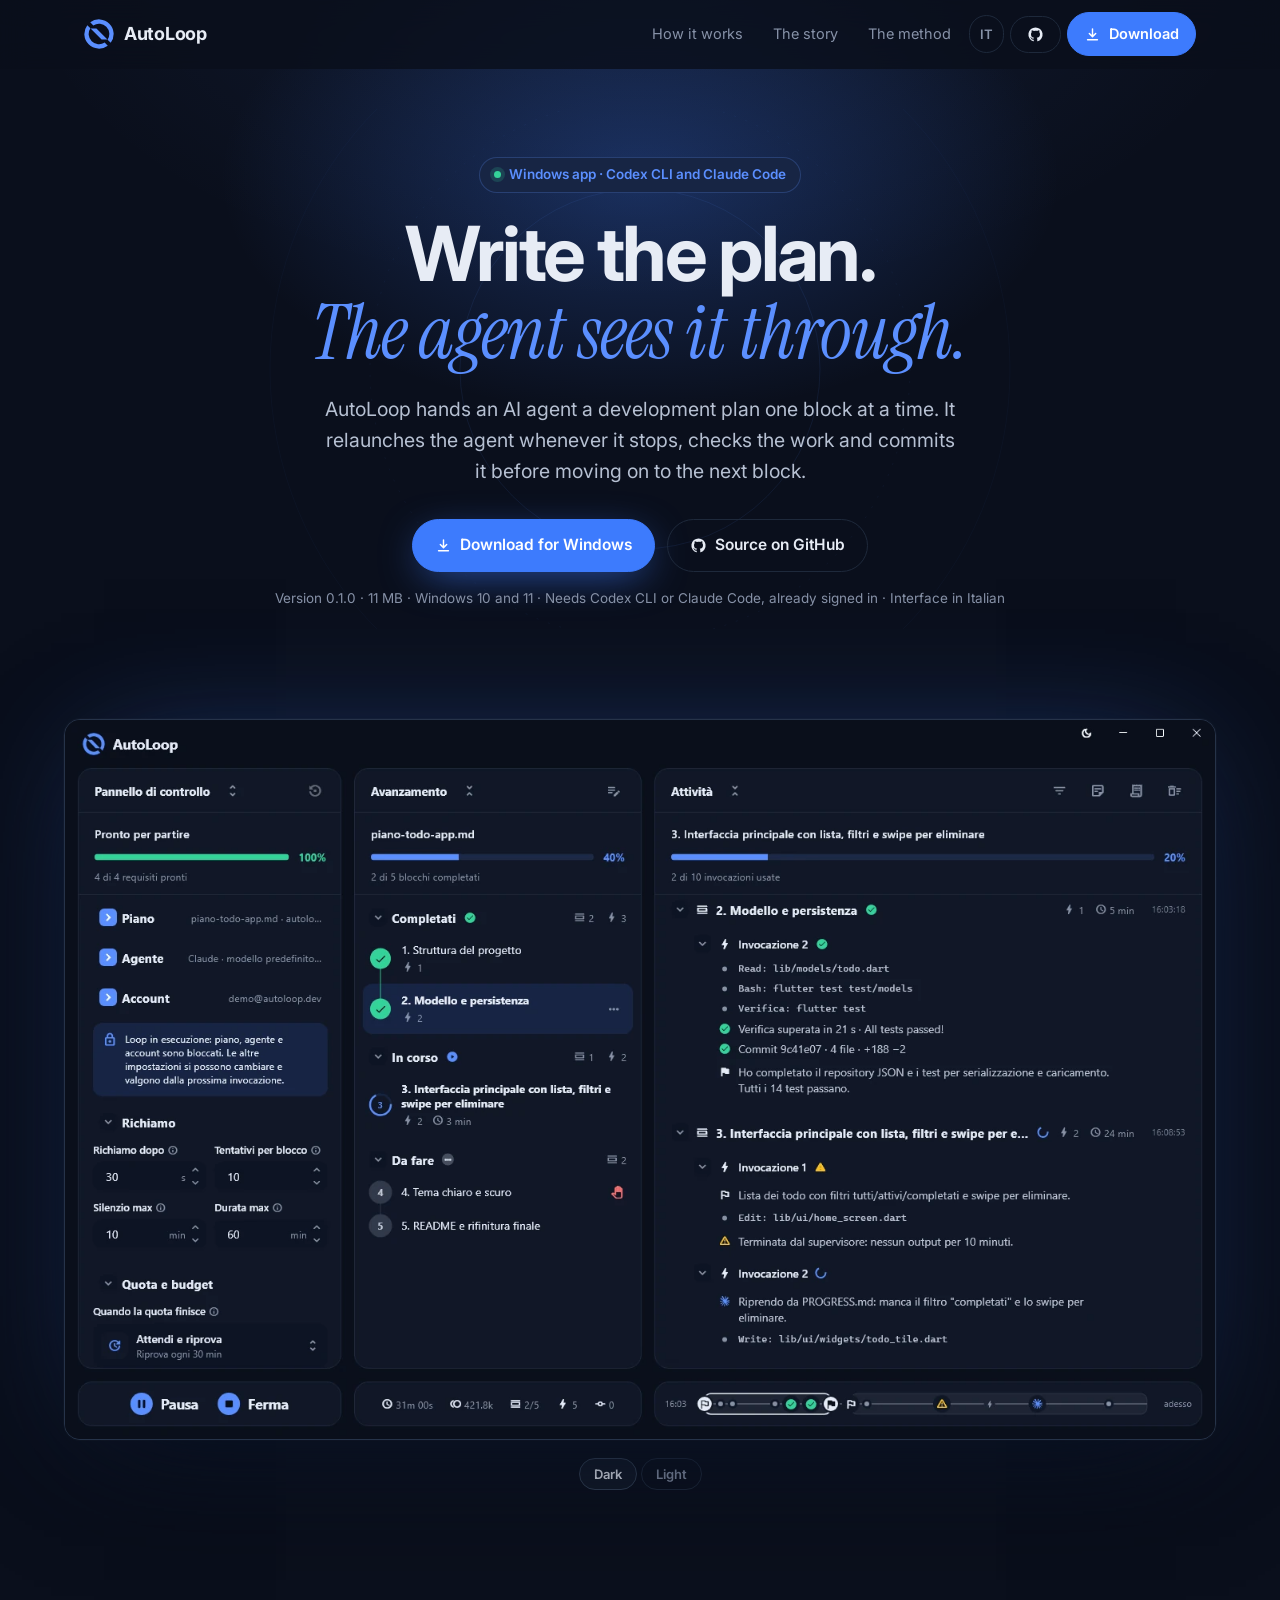
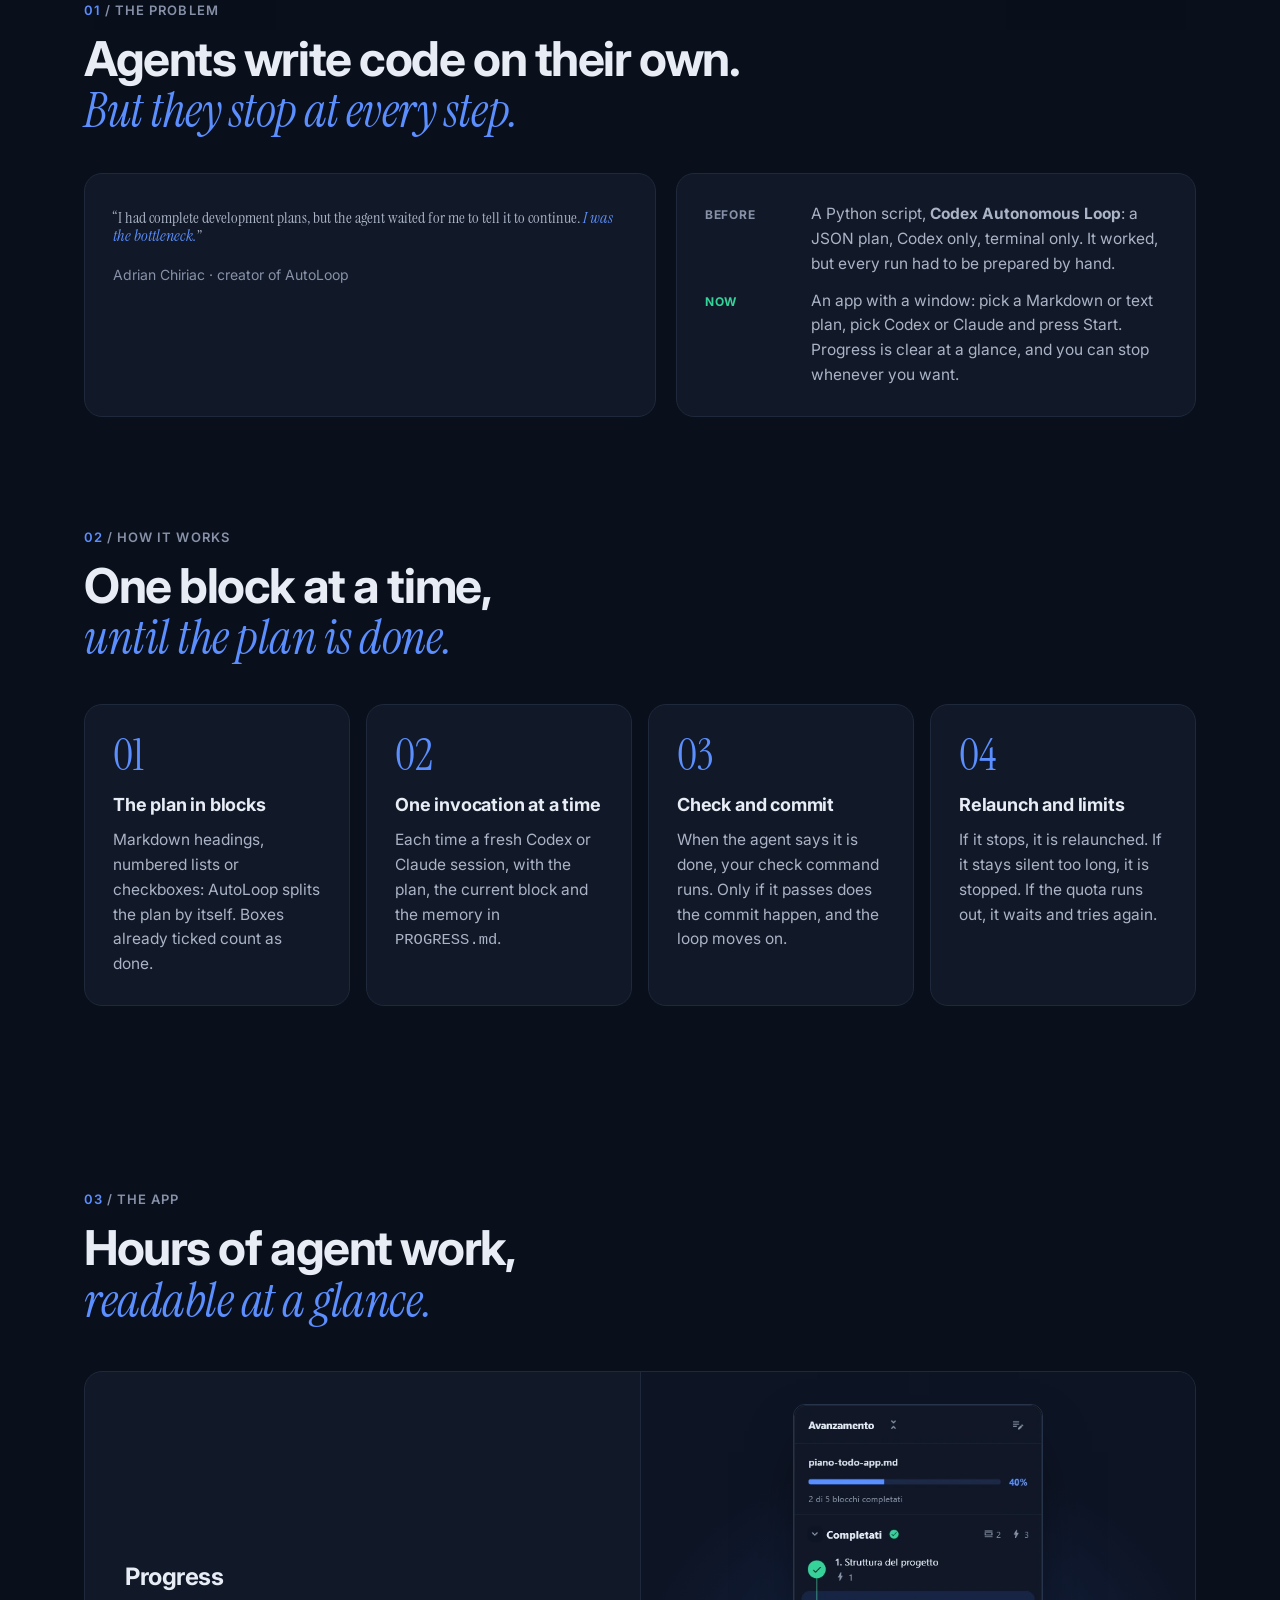
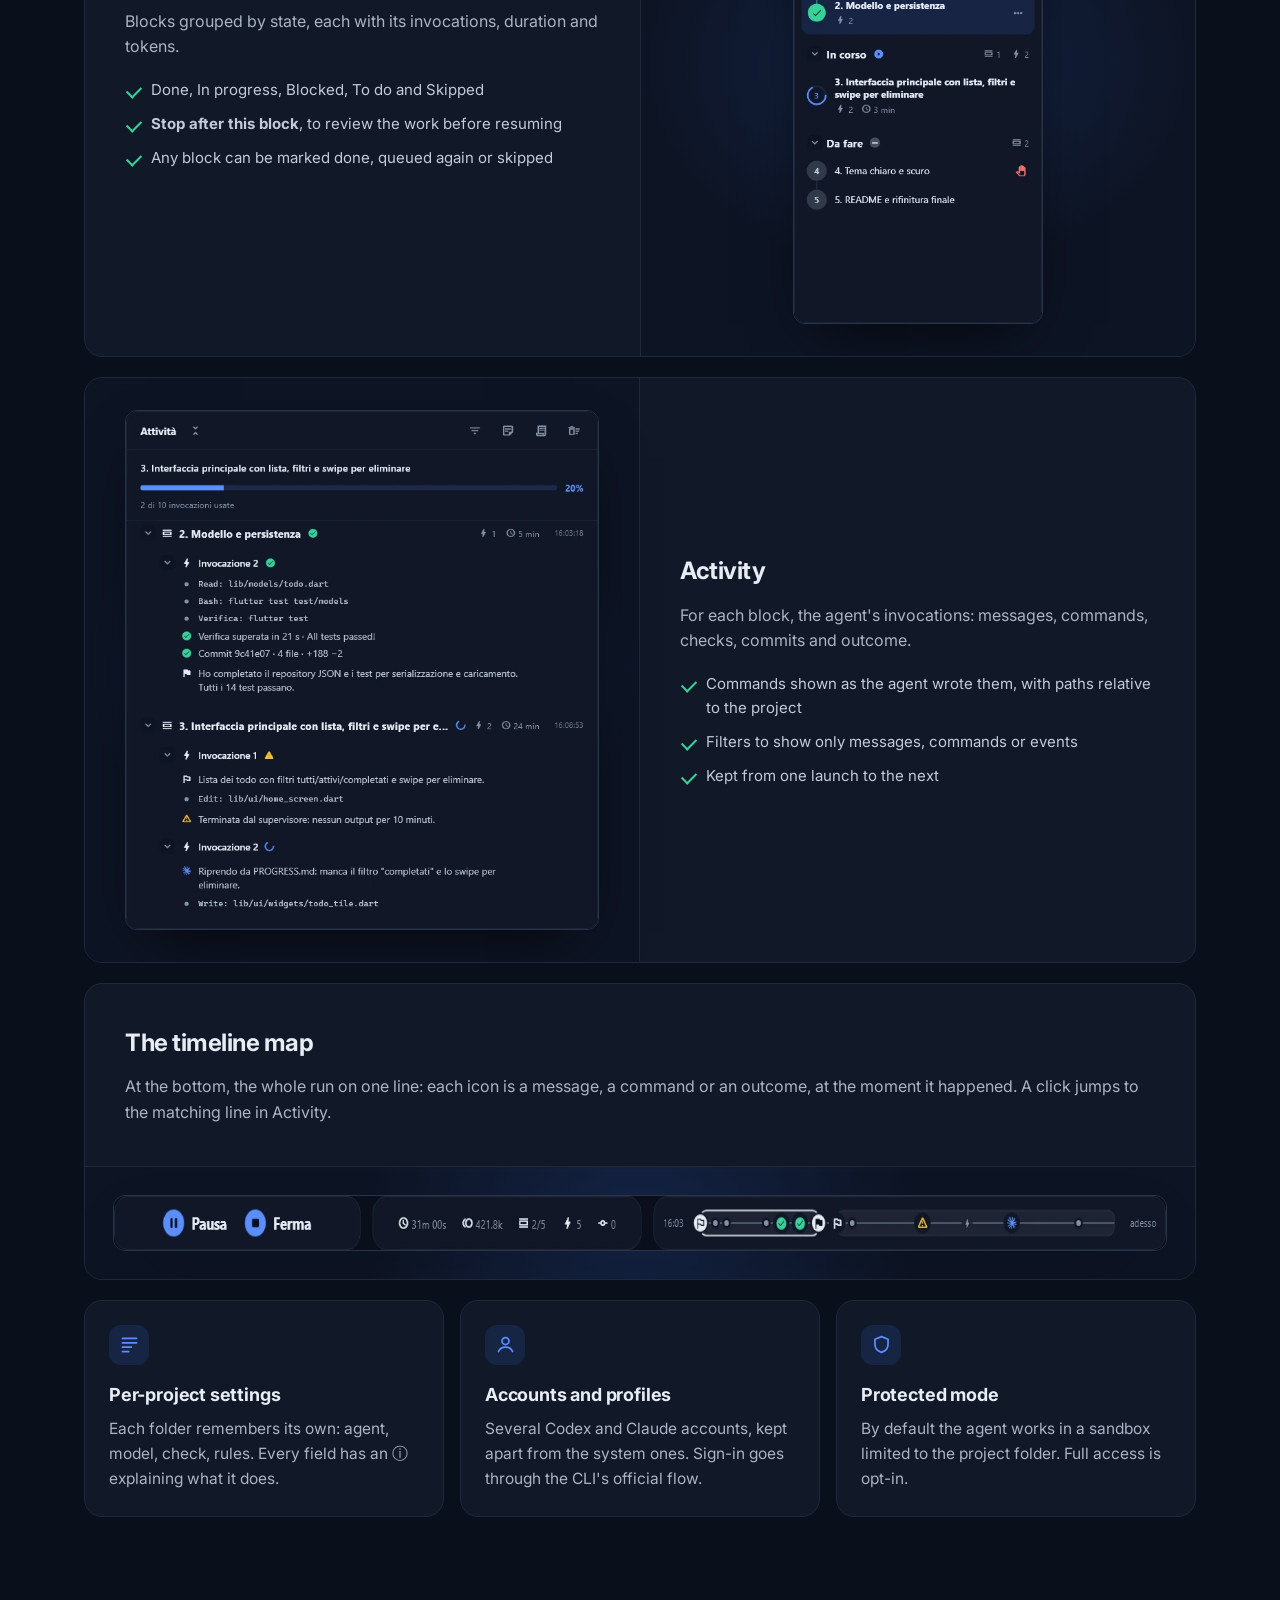
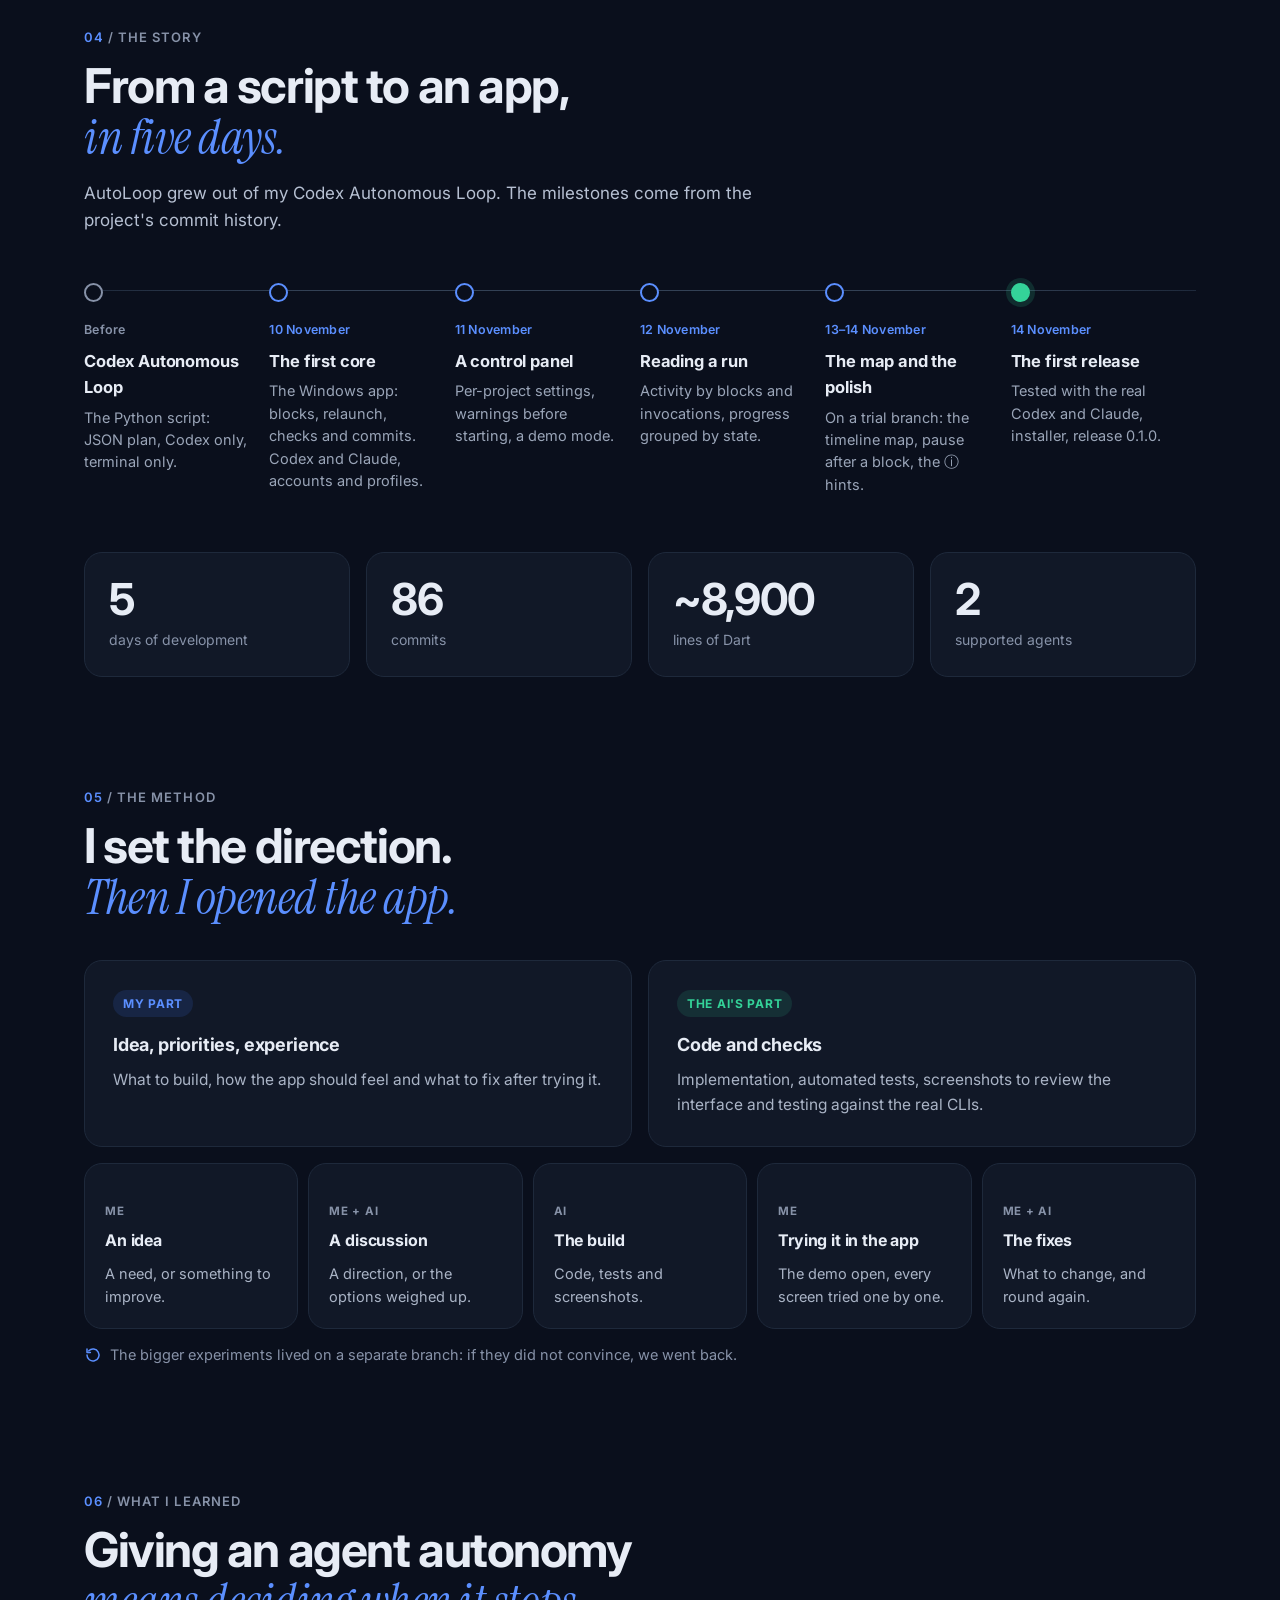
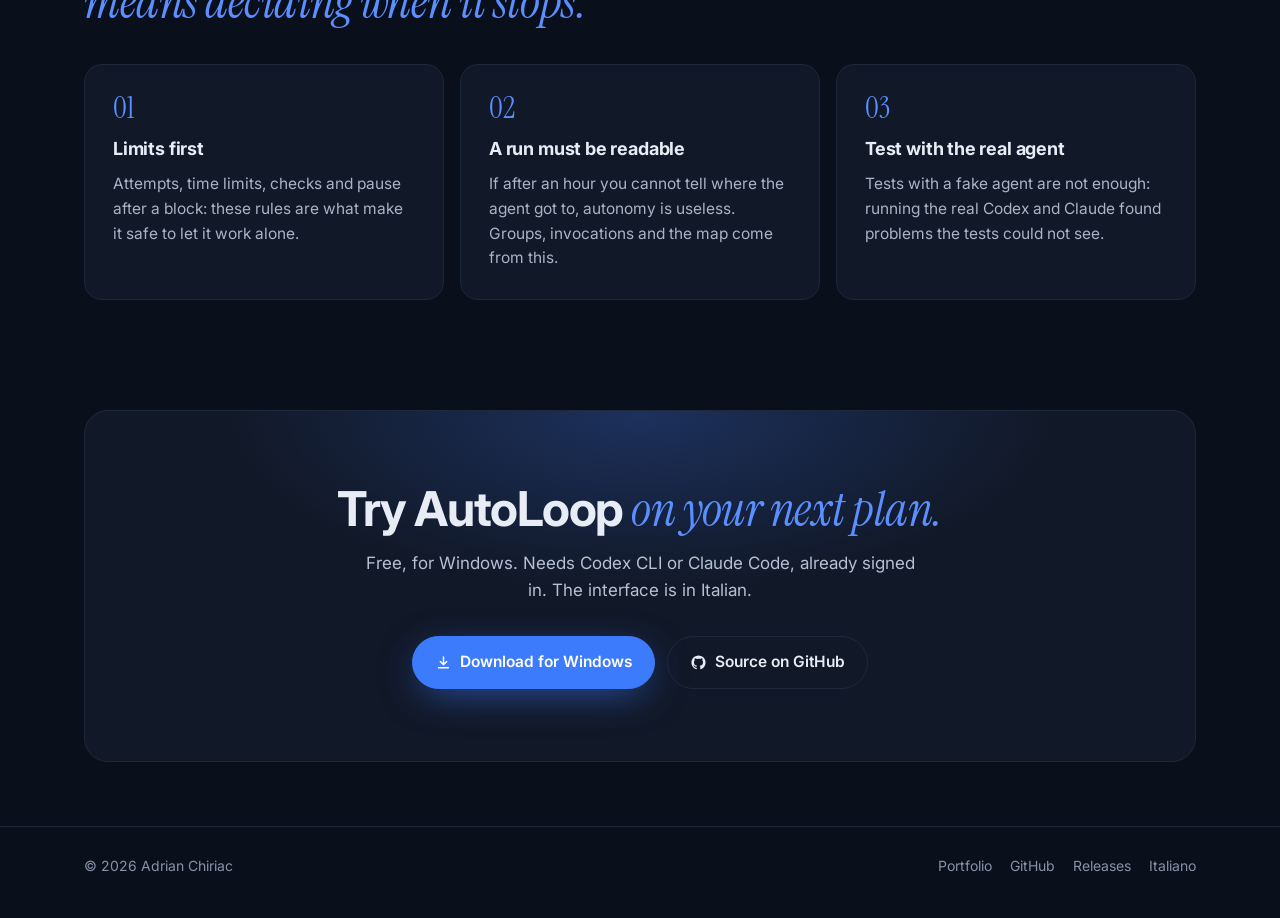
==== site/en/index.html @ 824dc72f "Landing page su GitHub Pages (italiano e inglese) - site/: pagina statica con presentazione, funzion" ====
<!doctype html>
<html lang="en">
<head>
  <meta charset="utf-8">
  <meta name="viewport" content="width=device-width, initial-scale=1">
  <title>AutoLoop · An AI agent that sees your plan through</title>
  <meta name="description" content="AutoLoop is a Windows app that has Codex CLI or Claude Code carry out a development plan one block at a time: it relaunches the agent when it stops, checks the work and commits every block.">
  <link rel="canonical" href="https://chiriacadrian2296.github.io/auto-loop/en/">
  <link rel="alternate" hreflang="it" href="https://chiriacadrian2296.github.io/auto-loop/">
  <link rel="alternate" hreflang="en" href="https://chiriacadrian2296.github.io/auto-loop/en/">
  <meta property="og:type" content="website">
  <meta property="og:title" content="AutoLoop · An AI agent that sees your plan through">
  <meta property="og:description" content="A Windows app: Codex CLI or Claude Code carry out a development plan one block at a time, with checks, commits and automatic relaunch.">
  <meta property="og:image" content="https://chiriacadrian2296.github.io/auto-loop/assets/og.png">
  <meta property="og:url" content="https://chiriacadrian2296.github.io/auto-loop/en/">
  <meta name="twitter:card" content="summary_large_image">
  <meta name="theme-color" content="#0a0f1c">
  <link rel="icon" href="../assets/favicon.svg" type="image/svg+xml">
  <link rel="apple-touch-icon" href="../assets/apple-touch-icon.png">
  <link rel="preconnect" href="https://fonts.googleapis.com">
  <link rel="preconnect" href="https://fonts.gstatic.com" crossorigin>
  <link href="https://fonts.googleapis.com/css2?family=Inter:wght@400;500;600;700&family=Instrument+Serif:ital@0;1&display=swap" rel="stylesheet">
  <link rel="stylesheet" href="../style.css">
</head>
<body>
<svg width="0" height="0" style="position:absolute" aria-hidden="true">
  <symbol id="logo" viewBox="-128 -128 256 256"><g fill="currentColor"><path d="M-75 -100A125 125 0 0 1 100 75L73.46 48.46A88 88 0 0 0 -48.46 -73.46Z"/><path d="M75 100A125 125 0 0 1 -100 -75L-73.46 -48.46A88 88 0 0 0 48.46 73.46Z"/><path d="M-72 -47H-22L72 47H22Z"/></g></symbol>
  <symbol id="download" viewBox="0 0 24 24"><path fill="none" stroke="currentColor" stroke-width="2" stroke-linecap="round" stroke-linejoin="round" d="M12 4v11m0 0-4.5-4.5M12 15l4.5-4.5M5 19.5h14"/></symbol>
  <symbol id="github" viewBox="0 0 24 24"><path fill="currentColor" d="M12 2a10 10 0 0 0-3.16 19.49c.5.09.68-.22.68-.48v-1.7c-2.78.6-3.37-1.34-3.37-1.34-.45-1.16-1.11-1.47-1.11-1.47-.9-.62.07-.6.07-.6 1 .07 1.53 1.03 1.53 1.03.89 1.53 2.34 1.09 2.91.83.09-.65.35-1.09.63-1.34-2.22-.25-4.55-1.11-4.55-4.94 0-1.09.39-1.98 1.03-2.68-.1-.25-.45-1.27.1-2.65 0 0 .84-.27 2.75 1.02A9.6 9.6 0 0 1 12 6.84c.85 0 1.7.11 2.5.34 1.9-1.29 2.74-1.02 2.74-1.02.55 1.38.2 2.4.1 2.65.64.7 1.03 1.59 1.03 2.68 0 3.84-2.34 4.68-4.57 4.93.36.31.68.92.68 1.85v2.74c0 .27.18.58.69.48A10 10 0 0 0 12 2Z"/></symbol>
  <symbol id="split" viewBox="0 0 24 24"><path fill="none" stroke="currentColor" stroke-width="2" stroke-linecap="round" d="M4 5h16M4 10h16M4 15h10M4 20h7"/></symbol>
  <symbol id="user" viewBox="0 0 24 24"><g fill="none" stroke="currentColor" stroke-width="2" stroke-linecap="round"><circle cx="12" cy="8" r="4"/><path d="M4 20c1.5-3.5 4.4-5 8-5s6.5 1.5 8 5"/></g></symbol>
  <symbol id="shield" viewBox="0 0 24 24"><path fill="none" stroke="currentColor" stroke-width="2" stroke-linejoin="round" d="M12 3 4.5 6v5.5c0 4.6 3.1 8.2 7.5 9.5 4.4-1.3 7.5-4.9 7.5-9.5V6L12 3Z"/></symbol>
  <symbol id="again" viewBox="0 0 24 24"><path fill="none" stroke="currentColor" stroke-width="2" stroke-linecap="round" stroke-linejoin="round" d="M4 12a8 8 0 1 0 2.4-5.7M4 4v4.5h4.5"/></symbol>
</svg>

<header class="top" id="top">
  <div class="wrap">
    <a class="brand" href="#"><svg><use href="#logo"/></svg>AutoLoop</a>
    <nav class="nav" aria-label="Sections">
      <a class="link" href="#how-it-works">How it works</a>
      <a class="link" href="#story">The story</a>
      <a class="link" href="#method">The method</a>
      <a class="lang" href="../" hreflang="it" lang="it" title="Versione italiana">IT</a>
      <a class="pill" href="https://github.com/chiriacadrian2296/auto-loop" aria-label="Source on GitHub"><svg><use href="#github"/></svg></a>
      <a class="pill primary" href="https://github.com/chiriacadrian2296/auto-loop/releases/download/v0.1.0/AutoLoop-Setup-0.1.0.exe"><svg><use href="#download"/></svg><span>Download</span></a>
    </nav>
  </div>
</header>

<main>
  <div class="hero">
    <svg class="rings" viewBox="0 0 980 520" aria-hidden="true">
      <g fill="none" stroke="#5b8fff">
        <circle cx="490" cy="260" r="180" stroke-opacity=".18"/>
        <circle cx="490" cy="260" r="270" stroke-opacity=".11" stroke-dasharray="2 10"/>
        <circle cx="490" cy="260" r="370" stroke-opacity=".07"/>
      </g>
    </svg>
    <div class="wrap">
      <span class="eyebrow"><i></i>Windows app · Codex CLI and Claude Code</span>
      <h1>Write the plan.<br><em>The agent sees it through.</em></h1>
      <p class="lead">AutoLoop hands an AI agent a development plan one block at a time. It relaunches the agent whenever it stops, checks the work and commits it before moving on to the next block.</p>
      <div class="cta">
        <a class="pill primary" href="https://github.com/chiriacadrian2296/auto-loop/releases/download/v0.1.0/AutoLoop-Setup-0.1.0.exe"><svg><use href="#download"/></svg>Download for Windows</a>
        <a class="pill" href="https://github.com/chiriacadrian2296/auto-loop"><svg><use href="#github"/></svg>Source on GitHub</a>
      </div>
      <p class="meta">Version 0.1.0 · 11 MB · Windows 10 and 11 · Needs Codex CLI or Claude Code, already signed in · Interface in Italian</p>
    </div>
  </div>

  <div class="shot reveal">
    <div class="frame" id="frame">
      <img src="../assets/app-dark.webp" width="1440" height="900" alt="The AutoLoop window during a run: the control panel on the left, block progress in the middle, the agent's activity on the right and the timeline map at the bottom. The interface is in Italian.">
      <img class="light" src="../assets/app-light.webp" width="1440" height="900" alt="" loading="lazy">
    </div>
    <div class="switch" role="group" aria-label="Screenshot theme">
      <button type="button" aria-pressed="true" data-theme="dark">Dark</button>
      <button type="button" aria-pressed="false" data-theme="light">Light</button>
    </div>
  </div>

  <section id="problem">
    <div class="wrap">
      <div class="kicker reveal">01 <b>/ The problem</b></div>
      <h2 class="reveal">Agents write code on their own.<br><em>But they stop at every step.</em></h2>
      <div class="quote">
        <div class="card reveal">
          <p class="big-quote">“I had complete development plans, but the agent waited for me to tell it to continue. <em>I was the bottleneck.</em>”</p>
          <p class="who">Adrian Chiriac · creator of AutoLoop</p>
        </div>
        <div class="card before-after reveal">
          <div class="ba"><span>Before</span><p>A Python script, <strong>Codex Autonomous Loop</strong>: a JSON plan, Codex only, terminal only. It worked, but every run had to be prepared by hand.</p></div>
          <div class="ba now"><span>Now</span><p>An app with a window: pick a Markdown or text plan, pick Codex or Claude and press Start. Progress is clear at a glance, and you can stop whenever you want.</p></div>
        </div>
      </div>
    </div>
  </section>

  <section id="how-it-works">
    <div class="wrap">
      <div class="kicker reveal">02 <b>/ How it works</b></div>
      <h2 class="reveal">One block at a time,<br><em>until the plan is done.</em></h2>
      <div class="steps">
        <div class="card step reveal"><div class="n">01</div><h3>The plan in blocks</h3><p>Markdown headings, numbered lists or checkboxes: AutoLoop splits the plan by itself. Boxes already ticked count as done.</p></div>
        <div class="card step reveal"><div class="n">02</div><h3>One invocation at a time</h3><p>Each time a fresh Codex or Claude session, with the plan, the current block and the memory in <code>PROGRESS.md</code>.</p></div>
        <div class="card step reveal"><div class="n">03</div><h3>Check and commit</h3><p>When the agent says it is done, your check command runs. Only if it passes does the commit happen, and the loop moves on.</p></div>
        <div class="card step reveal"><div class="n">04</div><h3>Relaunch and limits</h3><p>If it stops, it is relaunched. If it stays silent too long, it is stopped. If the quota runs out, it waits and tries again.</p></div>
      </div>
      <div class="status-line reveal" aria-label="The three answers the agent can give">
        AUTOLOOP_STATUS: <b>DONE</b> → check, commit, next block &nbsp;·&nbsp; <span class="c">CONTINUE</span> → relaunch on the same block &nbsp;·&nbsp; <span class="x">BLOCKED</span> → pause, or skip it
      </div>
    </div>
  </section>

  <section id="app">
    <div class="wrap">
      <div class="kicker reveal">03 <b>/ The app</b></div>
      <h2 class="reveal">Hours of agent work,<br><em>readable at a glance.</em></h2>
      <div class="features">
        <div class="card feature reveal">
          <div class="txt">
            <h3>Progress</h3>
            <p>Blocks grouped by state, each with its invocations, duration and tokens.</p>
            <ul>
              <li>Done, In progress, Blocked, To do and Skipped</li>
              <li><strong>Stop after this block</strong>, to review the work before resuming</li>
              <li>Any block can be marked done, queued again or skipped</li>
            </ul>
          </div>
          <div class="pic"><img src="../assets/progress.webp" width="360" height="752" alt="The Progress panel with the completed blocks, the one in progress and those still to do." loading="lazy"></div>
        </div>
        <div class="card feature flip reveal">
          <div class="txt">
            <h3>Activity</h3>
            <p>For each block, the agent's invocations: messages, commands, checks, commits and outcome.</p>
            <ul>
              <li>Commands shown as the agent wrote them, with paths relative to the project</li>
              <li>Filters to show only messages, commands or events</li>
              <li>Kept from one launch to the next</li>
            </ul>
          </div>
          <div class="pic"><img src="../assets/activity.webp" width="686" height="752" alt="The Activity panel with the agent's invocations, a passed check and the commit." loading="lazy"></div>
        </div>
        <div class="card feature wide reveal">
          <div class="txt">
            <h3>The timeline map</h3>
            <p>At the bottom, the whole run on one line: each icon is a message, a command or an outcome, at the moment it happened. A click jumps to the matching line in Activity.</p>
          </div>
          <div class="pic"><img src="../assets/bar.webp" width="1408" height="56" alt="The bottom bar with the Pause and Stop buttons, the totals and the activity map over time." loading="lazy"></div>
        </div>
      </div>
      <div class="mini">
        <div class="card reveal"><div class="ico"><svg><use href="#split"/></svg></div><h3>Per-project settings</h3><p>Each folder remembers its own: agent, model, check, rules. Every field has an ⓘ explaining what it does.</p></div>
        <div class="card reveal"><div class="ico"><svg><use href="#user"/></svg></div><h3>Accounts and profiles</h3><p>Several Codex and Claude accounts, kept apart from the system ones. Sign-in goes through the CLI's official flow.</p></div>
        <div class="card reveal"><div class="ico"><svg><use href="#shield"/></svg></div><h3>Protected mode</h3><p>By default the agent works in a sandbox limited to the project folder. Full access is opt-in.</p></div>
      </div>
    </div>
  </section>

  <section id="story">
    <div class="wrap">
      <div class="kicker reveal">04 <b>/ The story</b></div>
      <h2 class="reveal">From a script to an app,<br><em>in five days.</em></h2>
      <p class="intro reveal">AutoLoop grew out of my Codex Autonomous Loop. The milestones come from the project's commit history.</p>
      <div class="timeline">
        <div class="tl first reveal"><time>Before</time><h3>Codex Autonomous Loop</h3><p>The Python script: JSON plan, Codex only, terminal only.</p></div>
        <div class="tl reveal"><time>10 November</time><h3>The first core</h3><p>The Windows app: blocks, relaunch, checks and commits. Codex and Claude, accounts and profiles.</p></div>
        <div class="tl reveal"><time>11 November</time><h3>A control panel</h3><p>Per-project settings, warnings before starting, a demo mode.</p></div>
        <div class="tl reveal"><time>12 November</time><h3>Reading a run</h3><p>Activity by blocks and invocations, progress grouped by state.</p></div>
        <div class="tl reveal"><time>13–14 November</time><h3>The map and the polish</h3><p>On a trial branch: the timeline map, pause after a block, the ⓘ hints.</p></div>
        <div class="tl last reveal"><time>14 November</time><h3>The first release</h3><p>Tested with the real Codex and Claude, installer, release 0.1.0.</p></div>
      </div>
      <div class="numbers">
        <div class="card num reveal"><b>5</b><span>days of development</span></div>
        <div class="card num reveal"><b>86</b><span>commits</span></div>
        <div class="card num reveal"><b>~8,900</b><span>lines of Dart</span></div>
        <div class="card num reveal"><b>2</b><span>supported agents</span></div>
      </div>
    </div>
  </section>

  <section id="method">
    <div class="wrap">
      <div class="kicker reveal">05 <b>/ The method</b></div>
      <h2 class="reveal">I set the direction.<br><em>Then I opened the app.</em></h2>
      <div class="roles">
        <div class="card role reveal"><span class="tag">My part</span><h3>Idea, priorities, experience</h3><p>What to build, how the app should feel and what to fix after trying it.</p></div>
        <div class="card role ai reveal"><span class="tag">The AI's part</span><h3>Code and checks</h3><p>Implementation, automated tests, screenshots to review the interface and testing against the real CLIs.</p></div>
      </div>
      <div class="loop">
        <div class="card reveal"><div class="who">Me</div><h3>An idea</h3><p>A need, or something to improve.</p></div>
        <div class="card reveal"><div class="who">Me + AI</div><h3>A discussion</h3><p>A direction, or the options weighed up.</p></div>
        <div class="card reveal"><div class="who">AI</div><h3>The build</h3><p>Code, tests and screenshots.</p></div>
        <div class="card reveal"><div class="who">Me</div><h3>Trying it in the app</h3><p>The demo open, every screen tried one by one.</p></div>
        <div class="card reveal"><div class="who">Me + AI</div><h3>The fixes</h3><p>What to change, and round again.</p></div>
      </div>
      <p class="again reveal"><svg><use href="#again"/></svg>The bigger experiments lived on a separate branch: if they did not convince, we went back.</p>
    </div>
  </section>

  <section id="learned">
    <div class="wrap">
      <div class="kicker reveal">06 <b>/ What I learned</b></div>
      <h2 class="reveal">Giving an agent autonomy<br><em>means deciding when it stops.</em></h2>
      <div class="learned">
        <div class="card reveal"><div class="n">01</div><h3>Limits first</h3><p>Attempts, time limits, checks and pause after a block: these rules are what make it safe to let it work alone.</p></div>
        <div class="card reveal"><div class="n">02</div><h3>A run must be readable</h3><p>If after an hour you cannot tell where the agent got to, autonomy is useless. Groups, invocations and the map come from this.</p></div>
        <div class="card reveal"><div class="n">03</div><h3>Test with the real agent</h3><p>Tests with a fake agent are not enough: running the real Codex and Claude found problems the tests could not see.</p></div>
      </div>

      <div class="final reveal">
        <h2>Try AutoLoop <em>on your next plan.</em></h2>
        <p>Free, for Windows. Needs Codex CLI or Claude Code, already signed in. The interface is in Italian.</p>
        <div class="cta">
          <a class="pill primary" href="https://github.com/chiriacadrian2296/auto-loop/releases/download/v0.1.0/AutoLoop-Setup-0.1.0.exe"><svg><use href="#download"/></svg>Download for Windows</a>
          <a class="pill" href="https://github.com/chiriacadrian2296/auto-loop"><svg><use href="#github"/></svg>Source on GitHub</a>
        </div>
      </div>
    </div>
  </section>
</main>

<footer>
  <div class="wrap">
    <span>© 2026 Adrian Chiriac</span>
    <nav aria-label="Links">
      <a href="https://chiriacadrian2296.github.io/portfolio/en/">Portfolio</a>
      <a href="https://github.com/chiriacadrian2296/auto-loop">GitHub</a>
      <a href="https://github.com/chiriacadrian2296/auto-loop/releases">Releases</a>
      <a href="../" hreflang="it" lang="it">Italiano</a>
    </nav>
  </div>
</footer>

<script src="../site.js"></script>
</body>
</html>
---- site/style.css ----
/* AutoLoop landing: the app's own dark palette (from the logo). */
:root {
  --bg: #0a0f1c;
  --bg-2: #0d1424;
  --surface: #111827;
  --border: #1e293b;
  --text: #e7ecf5;
  --muted: #8792a8;
  --primary: #5b8fff;
  --primary-strong: #3d7bfd;
  --primary-soft: #172544;
  --success: #34d399;
  --danger: #f87171;
  --warning: #fbbf24;
  --radius: 18px;
  --max: 1160px;
  --sans: 'Inter', 'Segoe UI', system-ui, -apple-system, sans-serif;
  --serif: 'Instrument Serif', Georgia, serif;
  color-scheme: dark;
}

* { box-sizing: border-box; }
html { scroll-behavior: smooth; -webkit-text-size-adjust: 100%; overflow-x: clip; }
@media (prefers-reduced-motion: reduce) { html { scroll-behavior: auto; } }
body {
  margin: 0;
  background: var(--bg);
  color: var(--text);
  font: 400 17px/1.6 var(--sans);
  -webkit-font-smoothing: antialiased;
  overflow-x: hidden;
}
img { max-width: 100%; display: block; }
a { color: inherit; }
.wrap { max-width: var(--max); margin: 0 auto; padding: 0 24px; }
@media (max-width: 600px) { .wrap { padding: 0 16px; } }
.sr { position: absolute; width: 1px; height: 1px; overflow: hidden; clip: rect(0 0 0 0); }

/* ---------- header */
.top {
  position: sticky; top: 0; z-index: 10;
  background: color-mix(in srgb, var(--bg) 82%, transparent);
  backdrop-filter: blur(14px);
  border-bottom: 1px solid transparent;
  transition: border-color .2s;
}
.top.scrolled { border-bottom-color: var(--border); }
.top .wrap { display: flex; align-items: center; gap: 12px; height: 68px; }
.brand { display: flex; align-items: center; gap: 10px; text-decoration: none; font-weight: 700; font-size: 18px; letter-spacing: -.3px; }
.brand svg { width: 30px; height: 30px; color: var(--primary); }
.nav { margin-left: auto; display: flex; align-items: center; gap: 6px; }
.nav a.link { text-decoration: none; color: var(--muted); font-size: 14.5px; padding: 8px 12px; border-radius: 999px; transition: color .15s, background .15s; }
.nav a.link:hover { color: var(--text); background: var(--surface); }
.pill {
  display: inline-flex; align-items: center; gap: 8px;
  text-decoration: none; font-weight: 600; font-size: 14.5px;
  padding: 9px 16px; border-radius: 999px; border: 1px solid var(--border);
  transition: background .15s, border-color .15s, transform .15s;
}
.pill:hover { border-color: #334155; background: var(--surface); }
.pill.primary { background: var(--primary-strong); border-color: var(--primary-strong); color: #fff; }
.pill.primary:hover { background: var(--primary); border-color: var(--primary); }
.pill svg { width: 17px; height: 17px; flex: none; }
.lang { font-size: 13px; font-weight: 600; color: var(--muted); text-decoration: none; padding: 8px 10px; border-radius: 999px; border: 1px solid var(--border); }
.lang:hover { color: var(--text); }
@media (max-width: 760px) { .nav a.link { display: none; } }
@media (max-width: 420px) { .top .pill.primary span { display: none; } }

/* ---------- hero */
.hero { position: relative; padding: 88px 0 40px; text-align: center; isolation: isolate; overflow-x: clip; }
.hero::before {
  content: ''; position: absolute; inset: -120px 0 auto; height: 760px; z-index: -1;
  background:
    radial-gradient(600px 340px at 50% 30%, rgba(61, 123, 253, .28), transparent 70%),
    radial-gradient(900px 500px at 50% 0%, rgba(91, 143, 255, .10), transparent 70%);
}
.rings { position: absolute; left: 50%; top: 40px; width: 980px; max-width: 160vw; transform: translateX(-50%); z-index: -1; opacity: .5; pointer-events: none; }
.eyebrow {
  display: inline-flex; align-items: center; gap: 8px;
  font-size: 13.5px; font-weight: 600; color: var(--primary);
  background: var(--primary-soft); border: 1px solid rgba(91, 143, 255, .25);
  padding: 6px 14px; border-radius: 999px;
}
.eyebrow i { width: 7px; height: 7px; border-radius: 50%; background: var(--success); box-shadow: 0 0 0 4px rgba(52, 211, 153, .18); }
h1 {
  margin: 22px auto 0; max-width: 900px;
  font-size: clamp(40px, 7vw, 76px); line-height: 1.02; letter-spacing: -.035em; font-weight: 700;
}
h1 em, h2 em { font-family: var(--serif); font-style: italic; font-weight: 400; letter-spacing: -.01em; color: var(--primary); }
.lead { max-width: 640px; margin: 22px auto 0; color: #b6c0d2; font-size: clamp(17px, 2vw, 19.5px); }
.cta { margin-top: 32px; display: flex; flex-wrap: wrap; justify-content: center; gap: 12px; }
.cta .pill { padding: 13px 22px; font-size: 15.5px; }
.cta .pill.primary { box-shadow: 0 10px 40px -10px rgba(61, 123, 253, .7); }
.meta { margin-top: 16px; color: var(--muted); font-size: 13.5px; }

/* ---------- screenshot */
.shot { margin: 56px auto 0; max-width: 1200px; padding: 0 24px; }
@media (max-width: 600px) { .shot { padding: 0 16px; } }
.frame {
  position: relative; border-radius: 16px; overflow: hidden;
  border: 1px solid #263349;
  box-shadow: 0 40px 120px -30px rgba(0, 0, 0, .8), 0 0 0 1px rgba(255, 255, 255, .02), 0 0 120px -40px rgba(61, 123, 253, .5);
  background: var(--surface);
}
.frame img { width: 100%; height: auto; aspect-ratio: 1440 / 900; }
.frame img.light { position: absolute; inset: 0; opacity: 0; transition: opacity .35s; }
.frame.is-light img.light { opacity: 1; }
.switch { margin: 18px auto 0; display: flex; justify-content: center; gap: 4px; }
.switch button {
  font: 600 13px var(--sans); color: var(--muted); background: transparent; cursor: pointer;
  border: 1px solid var(--border); padding: 7px 14px; border-radius: 999px;
}
.switch button[aria-pressed='true'] { color: var(--text); background: var(--surface); border-color: #334155; }
.caption { text-align: center; color: var(--muted); font-size: 13px; margin-top: 10px; }

/* ---------- sections */
section { padding: 110px 0 0; }
.kicker { font-size: 13px; font-weight: 600; letter-spacing: .08em; text-transform: uppercase; color: var(--primary); }
.kicker b { color: var(--muted); font-weight: 600; }
h2 { margin: 12px 0 0; font-size: clamp(30px, 4.6vw, 48px); line-height: 1.08; letter-spacing: -.03em; font-weight: 700; max-width: 820px; }
.intro { margin-top: 16px; max-width: 680px; color: #b6c0d2; }

/* problem quote */
.quote { margin-top: 36px; display: grid; grid-template-columns: 1.1fr 1fr; gap: 20px; }
@media (max-width: 860px) { .quote { grid-template-columns: 1fr; } }
.card { background: var(--surface); border: 1px solid var(--border); border-radius: var(--radius); padding: 28px; }
.card h3 { margin: 0; font-size: 18px; letter-spacing: -.01em; }
.card p { margin: 8px 0 0; color: #aab4c6; font-size: 15.5px; }
.big-quote { font-family: var(--serif); font-size: clamp(28px, 3.6vw, 40px); line-height: 1.15; margin: 0; }
.big-quote em { color: var(--primary); }
.card .who { margin-top: 18px; color: var(--muted); font-size: 14px; }
.before-after { display: grid; gap: 12px; }
.ba { display: grid; grid-template-columns: 92px 1fr; gap: 14px; align-items: start; }
.ba span { font-size: 12px; font-weight: 700; letter-spacing: .06em; text-transform: uppercase; color: var(--muted); padding-top: 3px; }
.ba.now span { color: var(--success); }
.ba p { margin: 0; }

/* steps */
.steps { margin-top: 40px; display: grid; grid-template-columns: repeat(4, 1fr); gap: 16px; counter-reset: step; }
@media (max-width: 960px) { .steps { grid-template-columns: repeat(2, 1fr); } }
@media (max-width: 560px) { .steps { grid-template-columns: 1fr; } }
.step { position: relative; }
.step .n { font-family: var(--serif); font-size: 44px; line-height: 1; color: var(--primary); }
.step h3 { margin-top: 14px; }
.status-line {
  margin-top: 22px; font: 500 13.5px/1.6 'Cascadia Mono', Consolas, ui-monospace, monospace;
  background: var(--bg-2); border: 1px solid var(--border); border-radius: 12px; padding: 14px 18px; color: #aab4c6;
  overflow-x: auto; white-space: nowrap;
}
.status-line b { color: var(--success); font-weight: 600; }
.status-line .c { color: var(--warning); }
.status-line .x { color: var(--danger); }

/* features */
.features { margin-top: 44px; display: grid; gap: 20px; }
.feature { display: grid; grid-template-columns: 1fr 1fr; gap: 0; overflow: hidden; padding: 0; }
.feature .txt { padding: 40px; align-self: center; }
.feature .txt h3 { font-size: 24px; letter-spacing: -.02em; }
.feature .txt p { font-size: 16px; margin-top: 12px; }
.feature ul { margin: 18px 0 0; padding: 0; list-style: none; display: grid; gap: 10px; }
.feature li { position: relative; padding-left: 26px; color: #c3cbd9; font-size: 15px; }
.feature li::before { content: ''; position: absolute; left: 2px; top: 8px; width: 12px; height: 7px; border-left: 2px solid var(--success); border-bottom: 2px solid var(--success); transform: rotate(-45deg); }
.feature .pic { background: radial-gradient(400px 300px at 50% 50%, rgba(61, 123, 253, .16), transparent 70%), var(--bg-2); display: flex; align-items: center; justify-content: center; padding: 32px; border-left: 1px solid var(--border); }
.feature .pic img { border-radius: 12px; border: 1px solid #263349; box-shadow: 0 24px 60px -24px rgba(0, 0, 0, .8); max-height: 520px; width: auto; }
.feature.wide { grid-template-columns: 1fr; }
.feature.wide .pic { border-left: 0; border-top: 1px solid var(--border); padding: 28px; }
.feature.wide .pic img { width: 100%; max-height: none; }
.feature.flip .pic { order: -1; border-left: 0; border-right: 1px solid var(--border); }
@media (max-width: 860px) {
  .feature { grid-template-columns: 1fr; }
  .feature .txt { padding: 28px; }
  .feature .pic, .feature.flip .pic { order: 0; border: 0; border-top: 1px solid var(--border); padding: 20px; }
  .feature .pic img { max-height: 420px; }
}
.mini { margin-top: 20px; display: grid; grid-template-columns: repeat(3, 1fr); gap: 16px; }
@media (max-width: 860px) { .mini { grid-template-columns: 1fr; } }
.mini .card { padding: 24px; }
.ico { width: 40px; height: 40px; border-radius: 12px; background: var(--primary-soft); color: var(--primary); display: grid; place-items: center; margin-bottom: 16px; }
.ico svg { width: 21px; height: 21px; }

/* story */
.timeline { margin-top: 48px; display: grid; grid-template-columns: repeat(6, 1fr); gap: 0; position: relative; }
.timeline::before { content: ''; position: absolute; left: 0; right: 0; top: 7px; height: 1px; background: linear-gradient(90deg, var(--border), #334155 20%, #334155 80%, var(--border)); }
.tl { position: relative; padding: 32px 18px 0 0; }
.tl::before { content: ''; position: absolute; left: 0; top: 0; width: 15px; height: 15px; border-radius: 50%; background: var(--bg); border: 2px solid var(--primary); }
.tl.first::before { border-color: var(--muted); }
.tl.last::before { background: var(--success); border-color: var(--success); box-shadow: 0 0 0 5px rgba(52, 211, 153, .15); }
.tl time { font-size: 12.5px; font-weight: 600; color: var(--primary); letter-spacing: .02em; }
.tl.first time { color: var(--muted); }
.tl h3 { margin: 6px 0 0; font-size: 16.5px; letter-spacing: -.01em; }
.tl p { margin: 6px 0 0; color: #9aa5b8; font-size: 14.5px; line-height: 1.55; }
@media (max-width: 1000px) {
  .timeline { grid-template-columns: 1fr; gap: 26px; padding-left: 4px; }
  .timeline::before { left: 11px; right: auto; top: 6px; bottom: 6px; width: 1px; height: auto; background: #334155; }
  .tl { padding: 0 0 0 36px; }
  .tl::before { left: 4px; top: 3px; }
}
.numbers { margin-top: 56px; display: grid; grid-template-columns: repeat(4, 1fr); gap: 16px; }
@media (max-width: 860px) { .numbers { grid-template-columns: repeat(2, 1fr); } }
.num { padding: 24px; }
.num b { display: block; font-size: clamp(32px, 4vw, 44px); letter-spacing: -.03em; line-height: 1; }
.num span { display: block; margin-top: 8px; color: var(--muted); font-size: 14px; }

/* method */
.roles { margin-top: 36px; display: grid; grid-template-columns: 1fr 1fr; gap: 16px; }
@media (max-width: 760px) { .roles { grid-template-columns: 1fr; } }
.role .tag { display: inline-block; font-size: 12px; font-weight: 700; letter-spacing: .06em; text-transform: uppercase; padding: 4px 10px; border-radius: 999px; background: var(--primary-soft); color: var(--primary); }
.role.ai .tag { background: rgba(52, 211, 153, .12); color: var(--success); }
.role h3 { margin-top: 14px; }
.loop { margin-top: 16px; display: grid; grid-template-columns: repeat(5, 1fr); gap: 10px; }
@media (max-width: 960px) { .loop { grid-template-columns: 1fr 1fr; } }
@media (max-width: 520px) { .loop { grid-template-columns: 1fr; } }
.loop .card { padding: 20px; }
.loop .who { font-size: 11.5px; font-weight: 700; letter-spacing: .06em; text-transform: uppercase; color: var(--muted); }
.loop h3 { margin-top: 8px; font-size: 16px; }
.loop p { font-size: 14.5px; }
.again { margin-top: 14px; color: var(--muted); font-size: 14.5px; display: flex; align-items: center; gap: 8px; }
.again svg { width: 18px; height: 18px; color: var(--primary); }

/* learned */
.learned { margin-top: 36px; display: grid; grid-template-columns: repeat(3, 1fr); gap: 16px; }
@media (max-width: 860px) { .learned { grid-template-columns: 1fr; } }
.learned .n { font-family: var(--serif); color: var(--primary); font-size: 30px; line-height: 1; }
.learned h3 { margin-top: 12px; }

/* final cta + footer */
.final { margin-top: 110px; text-align: center; padding: 72px 24px; border-radius: 24px; border: 1px solid var(--border);
  background: radial-gradient(600px 260px at 50% 0%, rgba(61, 123, 253, .25), transparent 70%), var(--surface); }
.final h2 { margin: 0 auto; }
.final p { color: #b6c0d2; max-width: 560px; margin: 14px auto 0; }
footer { margin-top: 64px; border-top: 1px solid var(--border); padding: 28px 0 40px; color: var(--muted); font-size: 14px; }
footer .wrap { display: flex; flex-wrap: wrap; gap: 12px 24px; align-items: center; }
footer nav { margin-left: auto; display: flex; flex-wrap: wrap; gap: 18px; }
footer a { color: var(--muted); text-decoration: none; }
footer a:hover { color: var(--text); }

/* reveal on scroll */
.reveal { opacity: 0; transform: translateY(18px); transition: opacity .6s ease, transform .6s ease; }
.reveal.in { opacity: 1; transform: none; }
@media (prefers-reduced-motion: reduce) { .reveal { opacity: 1; transform: none; transition: none; } }
:focus-visible { outline: 2px solid var(--primary); outline-offset: 3px; border-radius: 6px; }
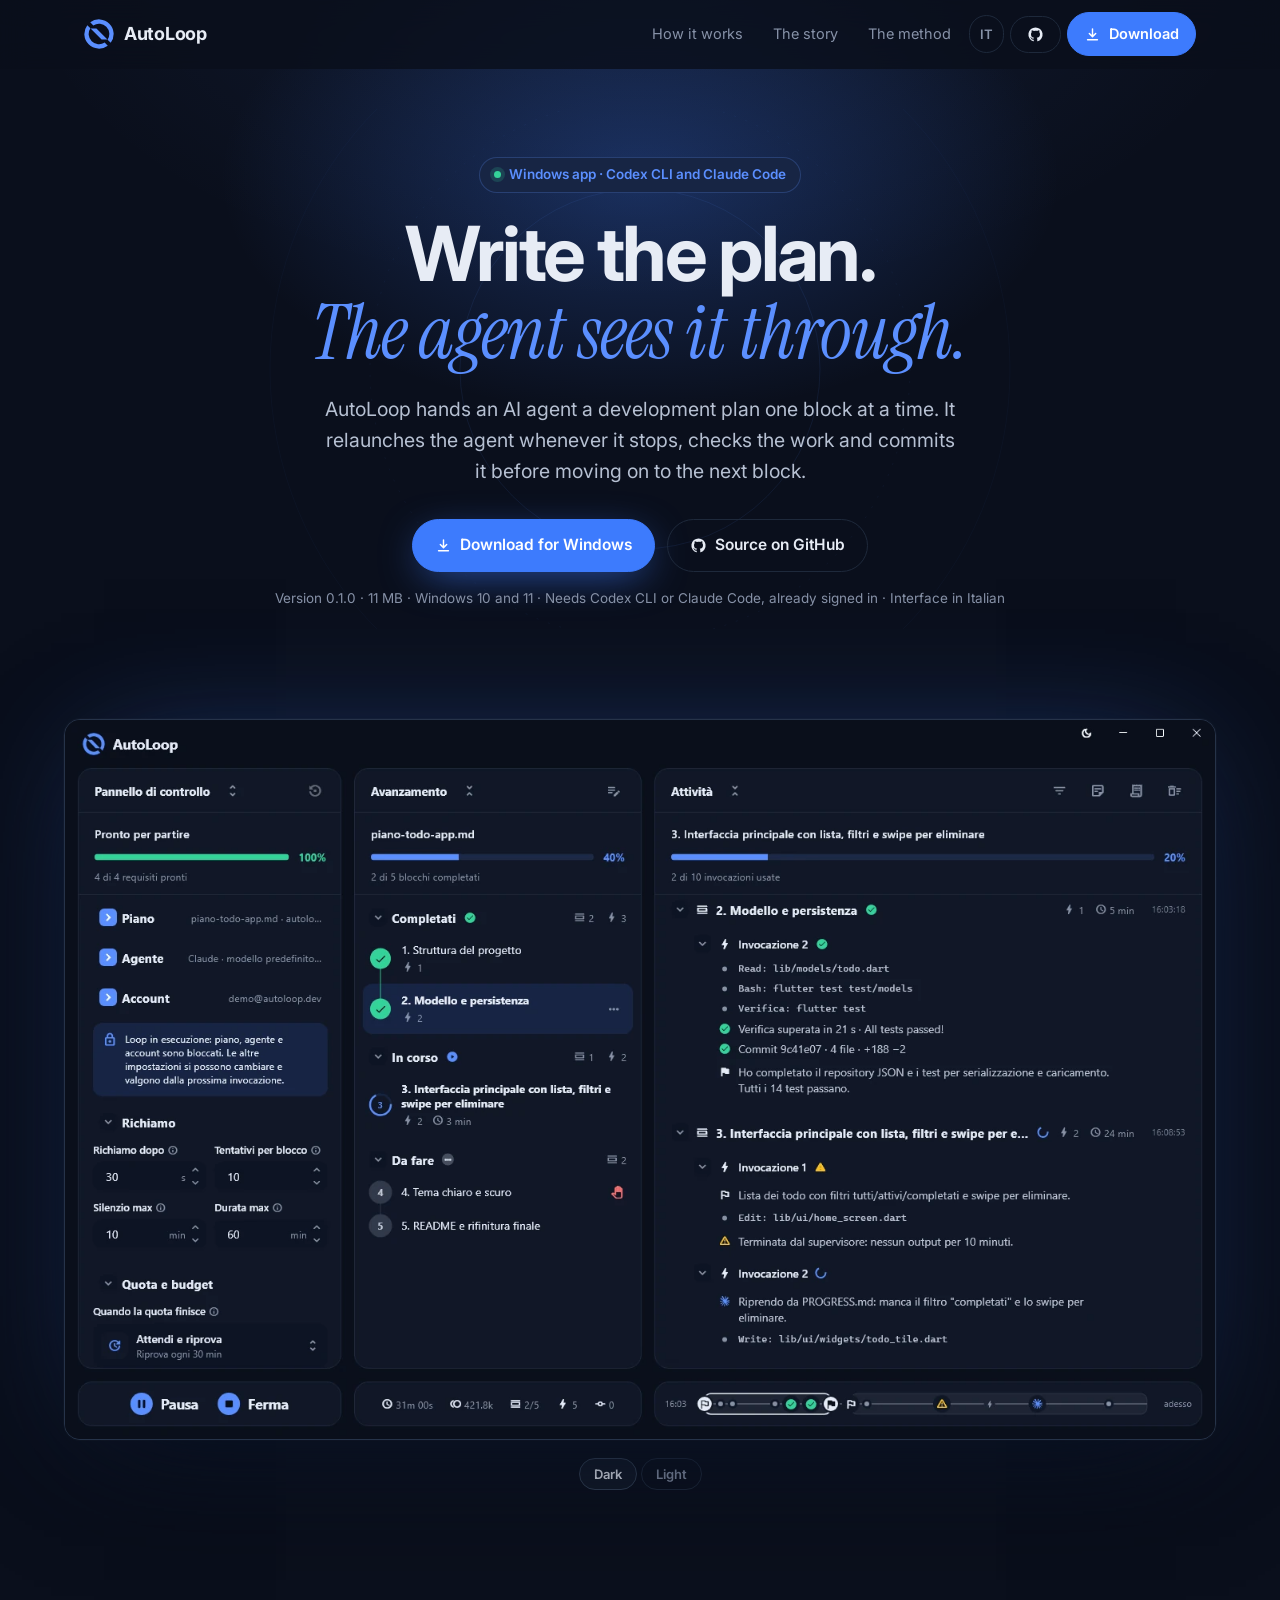
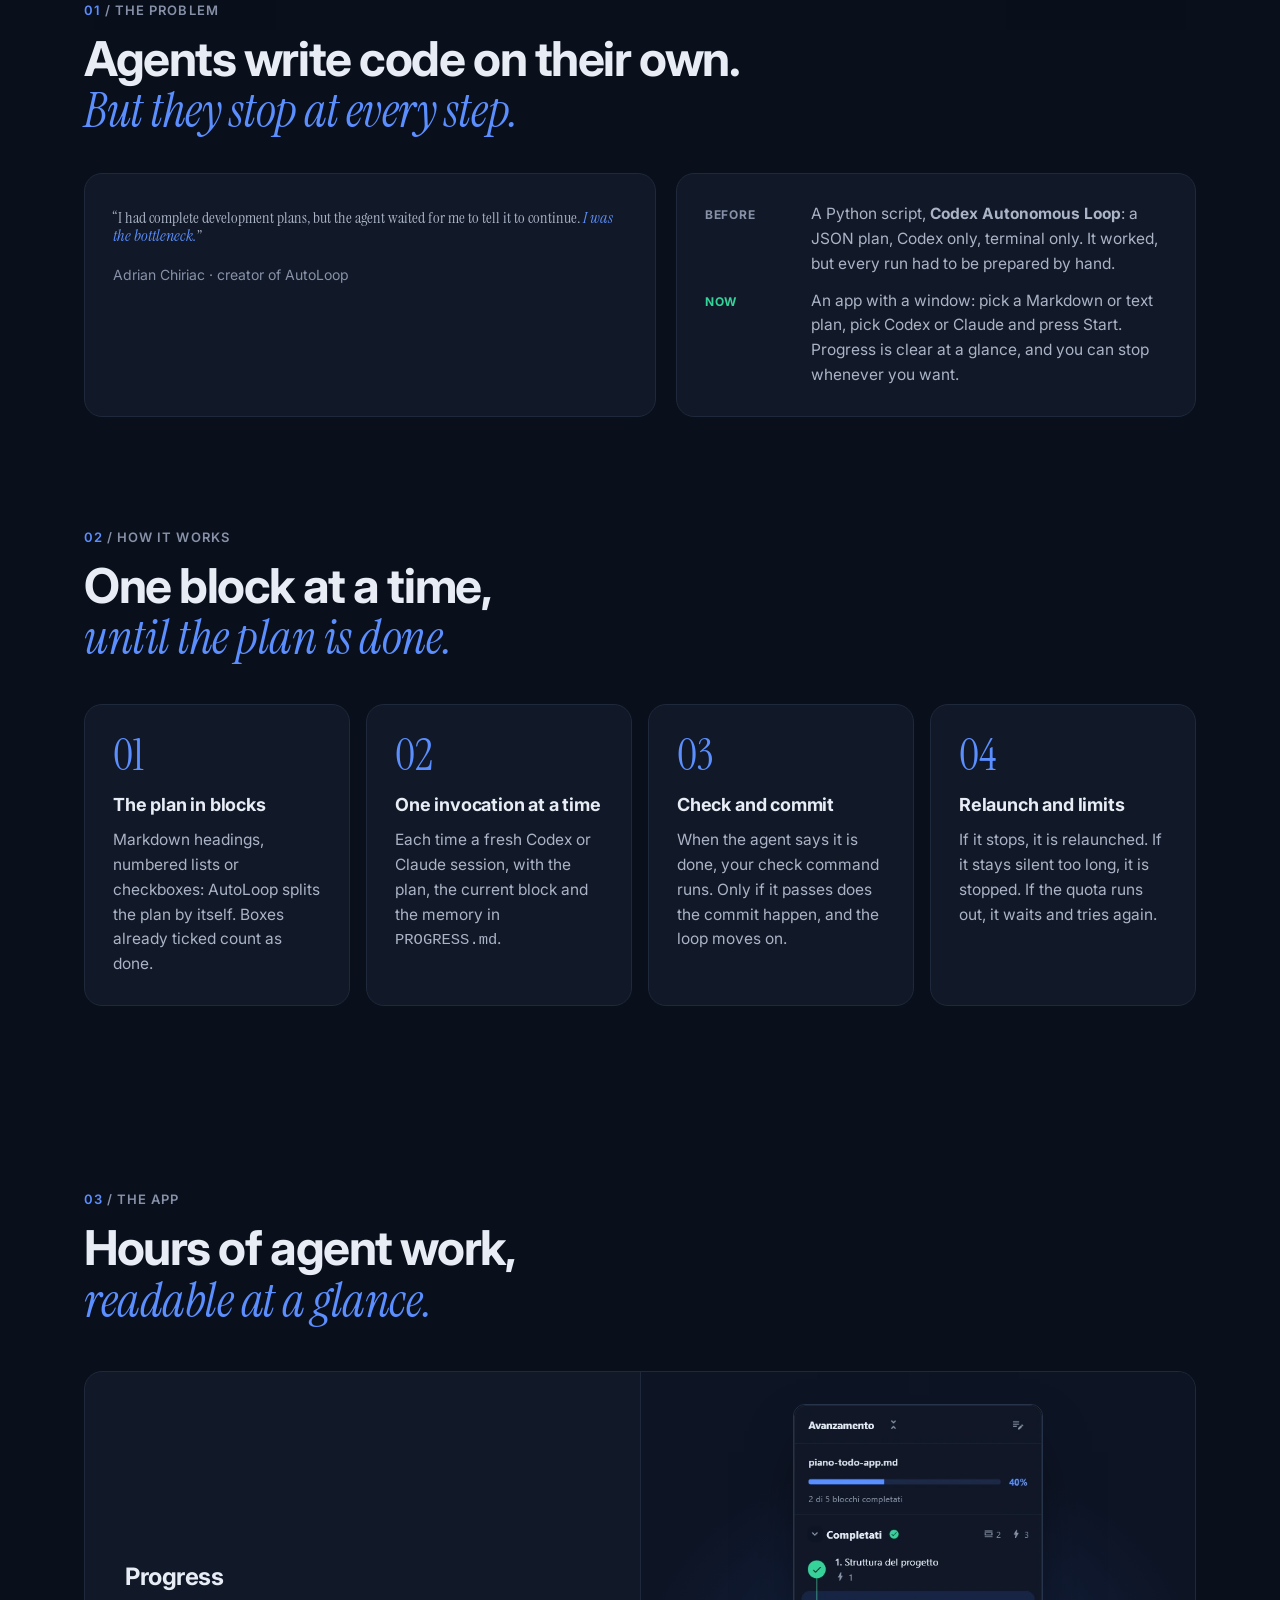
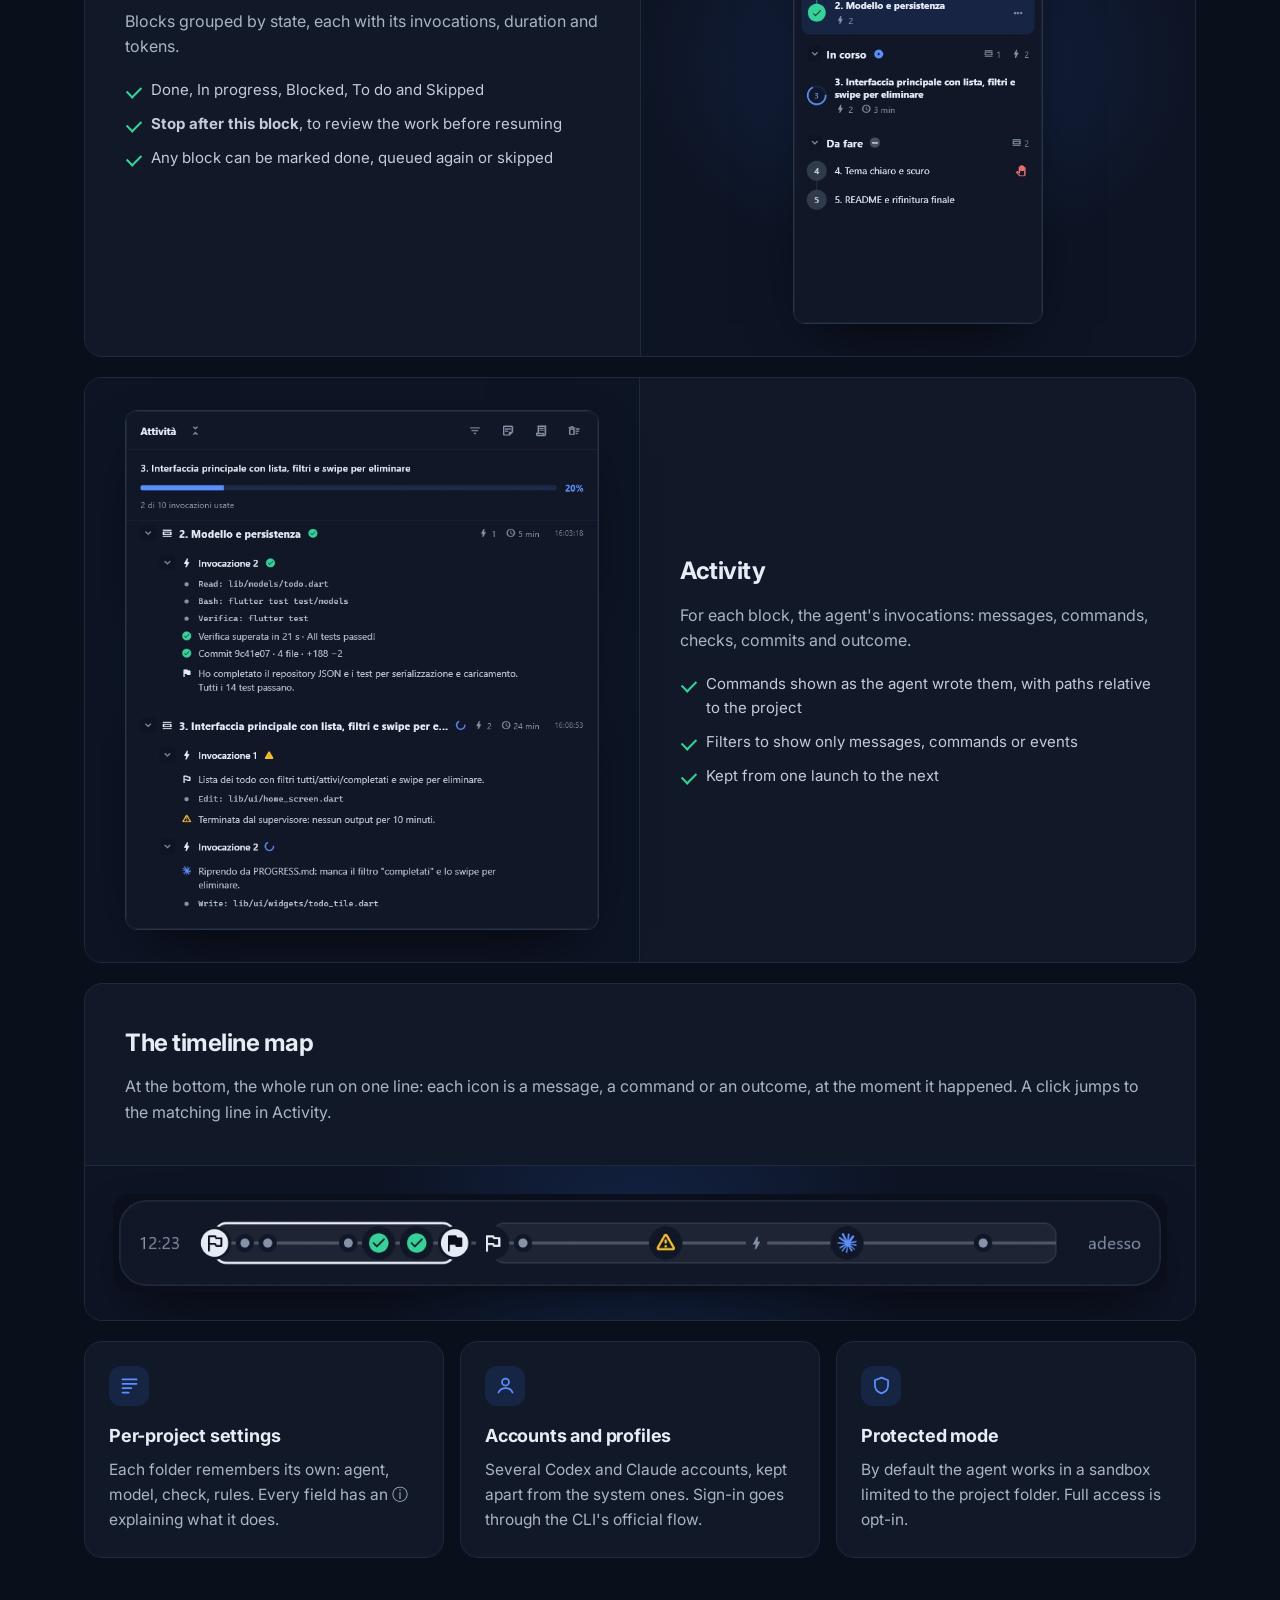
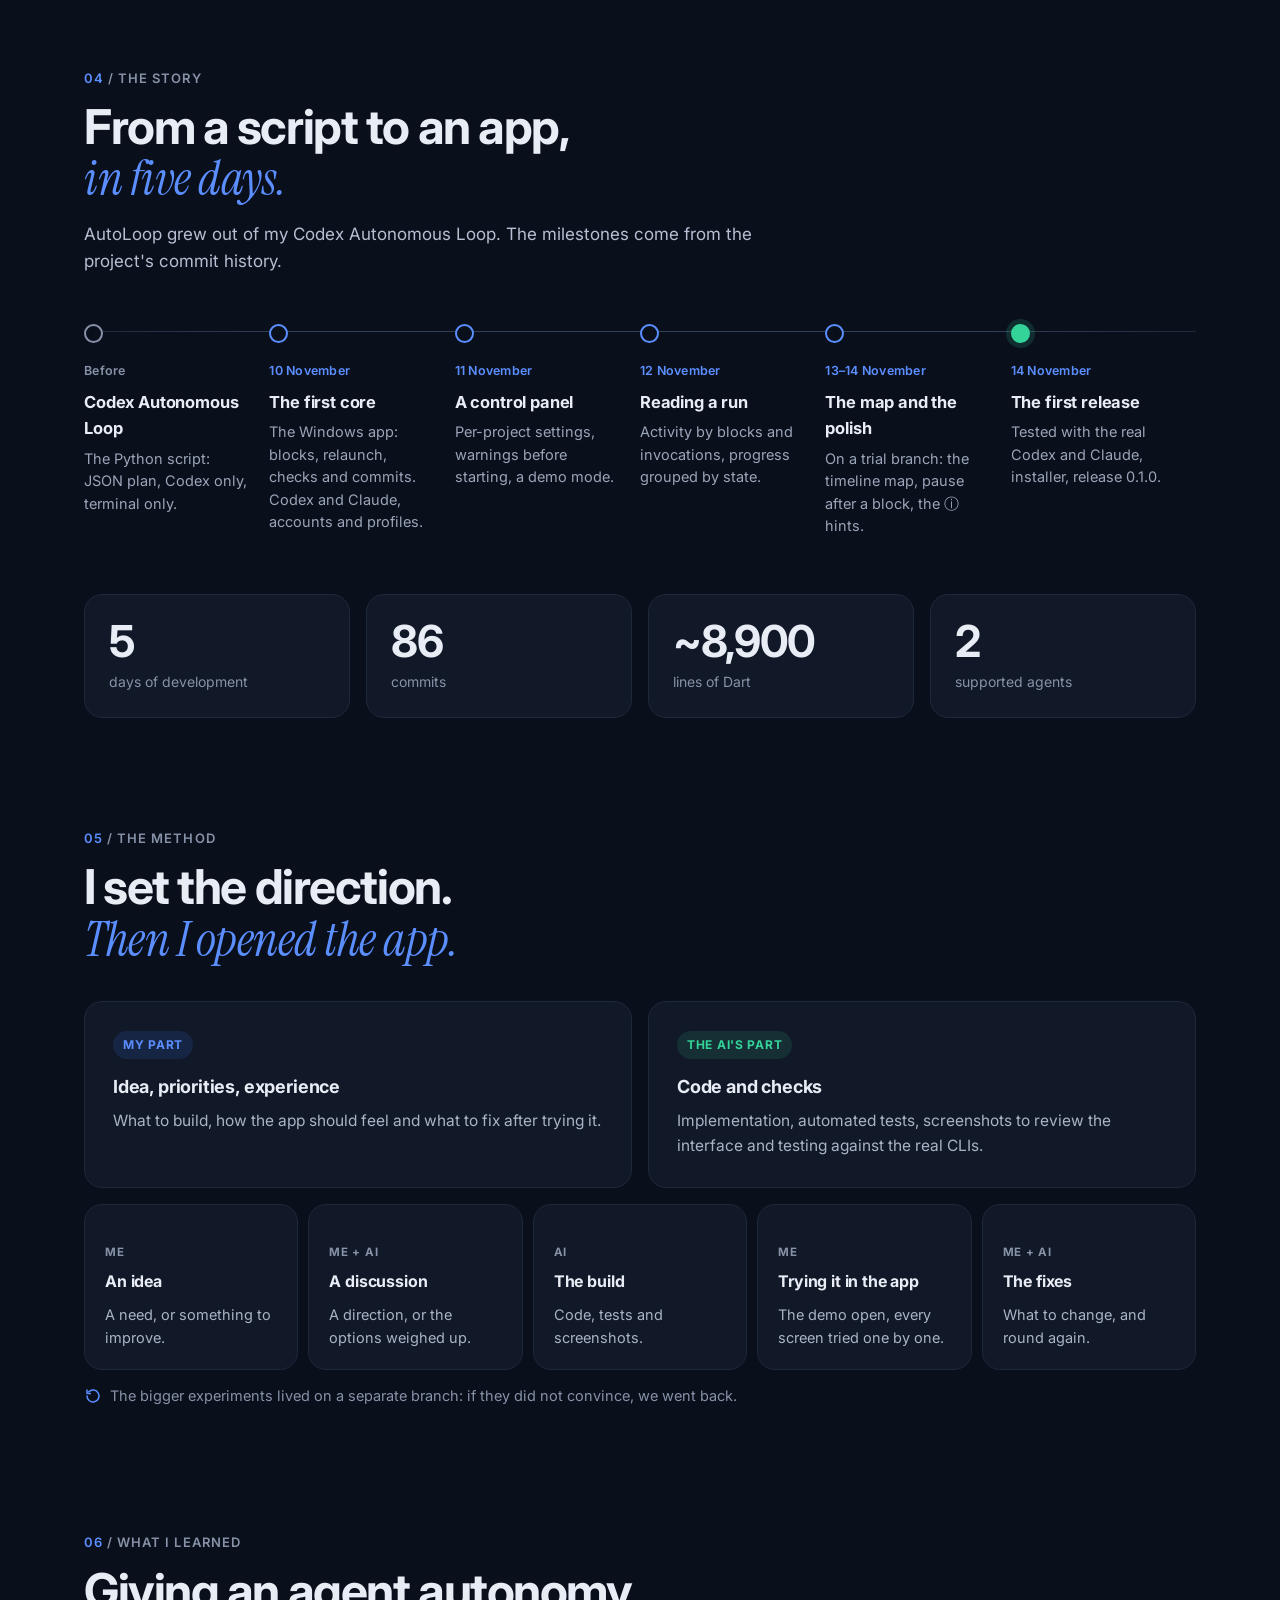
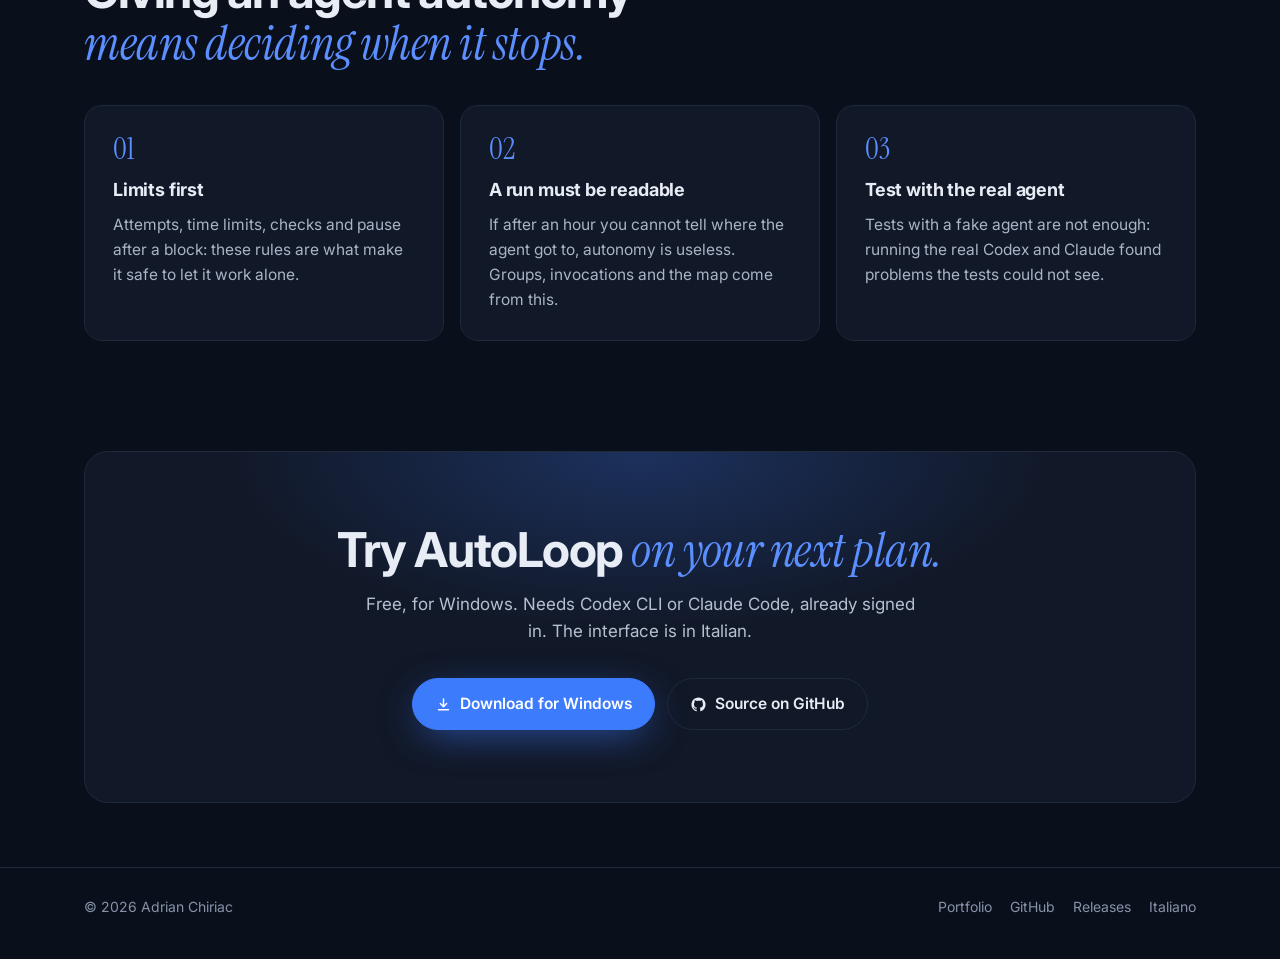
==== commit 3eeb0a2d: "Landing: mappa nitida e senza deformazioni La mappa era schiacciata perché l'immagine aveva un'altez" ====
--- a/site/en/index.html
+++ b/site/en/index.html
@@ -146,7 +146,7 @@
             <h3>The timeline map</h3>
             <p>At the bottom, the whole run on one line: each icon is a message, a command or an outcome, at the moment it happened. A click jumps to the matching line in Activity.</p>
           </div>
-          <div class="pic"><img src="../assets/bar.webp" width="1408" height="56" alt="The bottom bar with the Pause and Stop buttons, the totals and the activity map over time." loading="lazy"></div>
+          <div class="pic map-scroll"><img src="../assets/map.webp" width="1388" height="128" alt="The activity map over time: task flags, commands, passed checks, a warning and the agent's messages along a line." loading="lazy"></div>
         </div>
       </div>
       <div class="mini">
--- a/site/style.css
+++ b/site/style.css
@@ -30,7 +30,7 @@
   -webkit-font-smoothing: antialiased;
   overflow-x: hidden;
 }
-img { max-width: 100%; display: block; }
+img { max-width: 100%; height: auto; display: block; }
 a { color: inherit; }
 .wrap { max-width: var(--max); margin: 0 auto; padding: 0 24px; }
 @media (max-width: 600px) { .wrap { padding: 0 16px; } }
@@ -165,6 +165,8 @@
 .feature.wide { grid-template-columns: 1fr; }
 .feature.wide .pic { border-left: 0; border-top: 1px solid var(--border); padding: 28px; }
 .feature.wide .pic img { width: 100%; max-height: none; }
+.feature .pic.map-scroll { display: block; overflow-x: auto; justify-content: flex-start; }
+.feature .pic.map-scroll img { width: 100%; min-width: 760px; max-height: none; border: 0; box-shadow: 0 24px 60px -24px rgba(0, 0, 0, .8); border-radius: 16px; }
 .feature.flip .pic { order: -1; border-left: 0; border-right: 1px solid var(--border); }
 @media (max-width: 860px) {
   .feature { grid-template-columns: 1fr; }
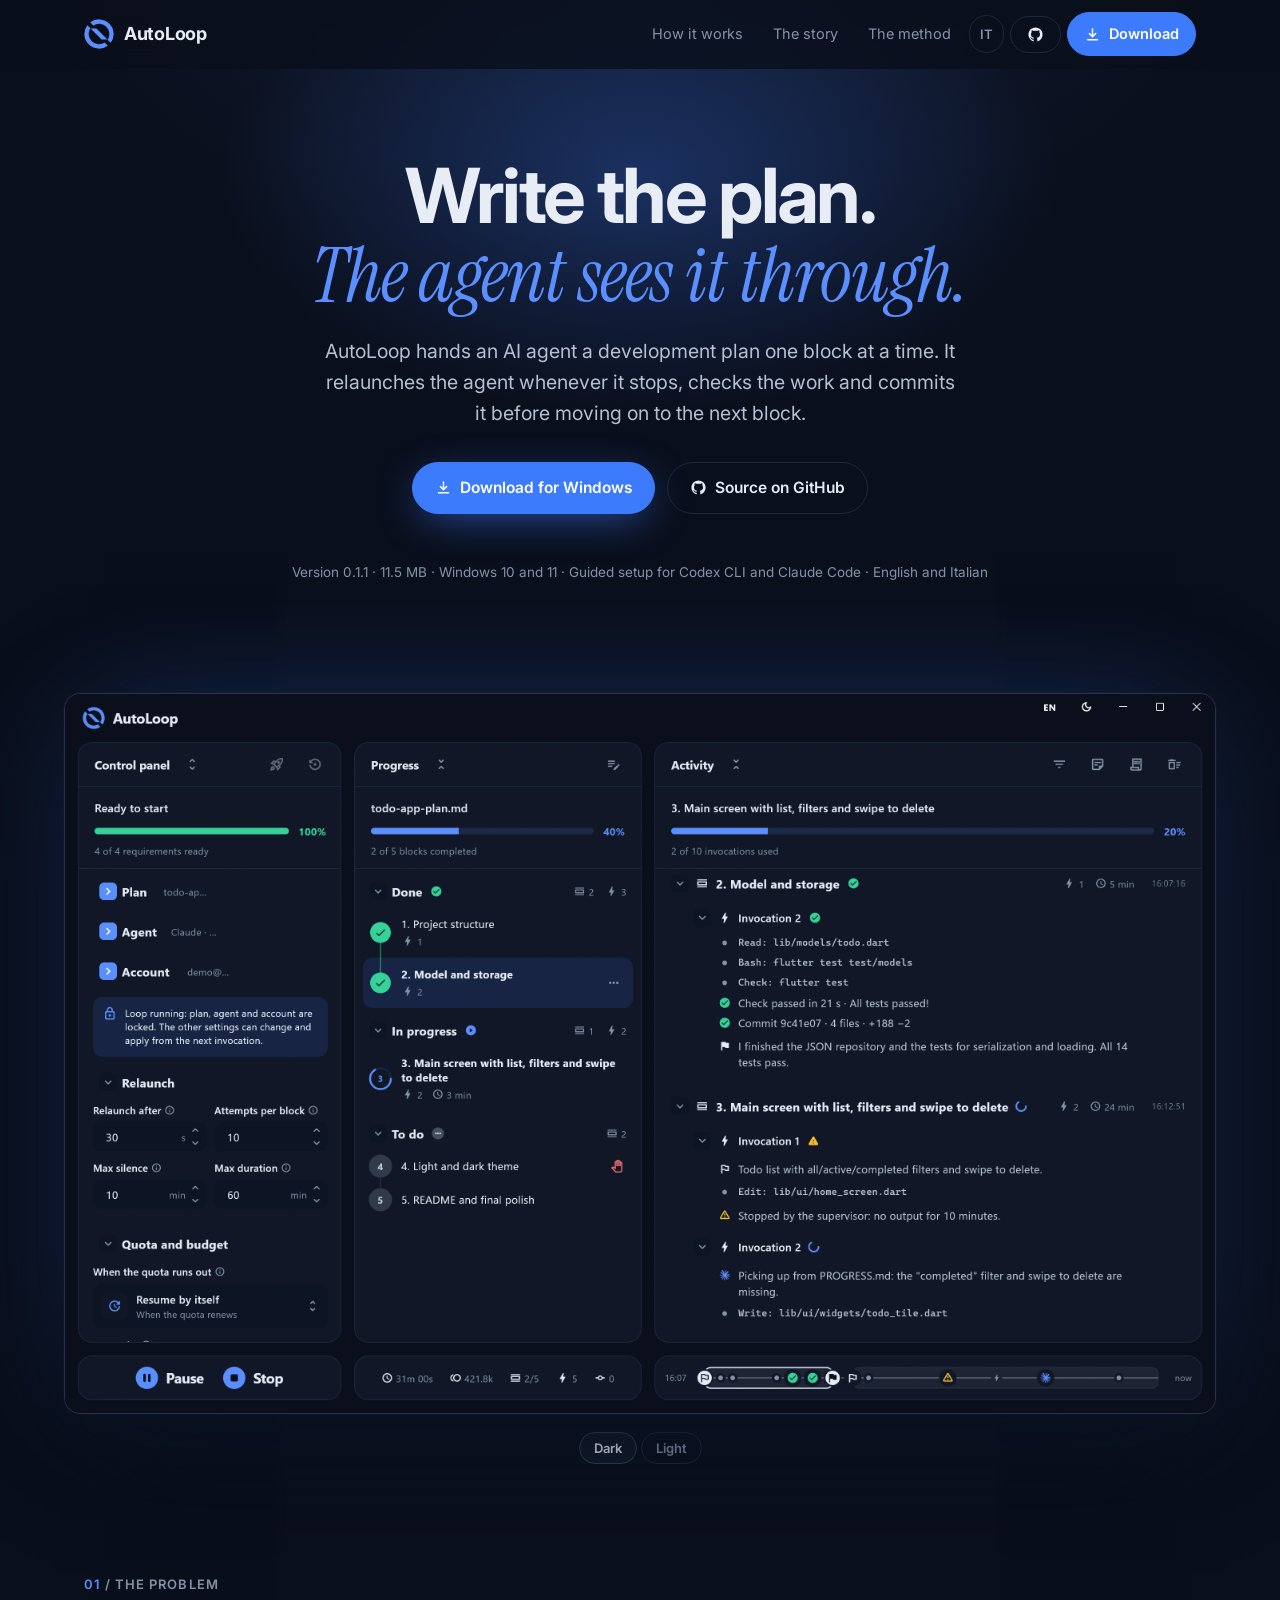
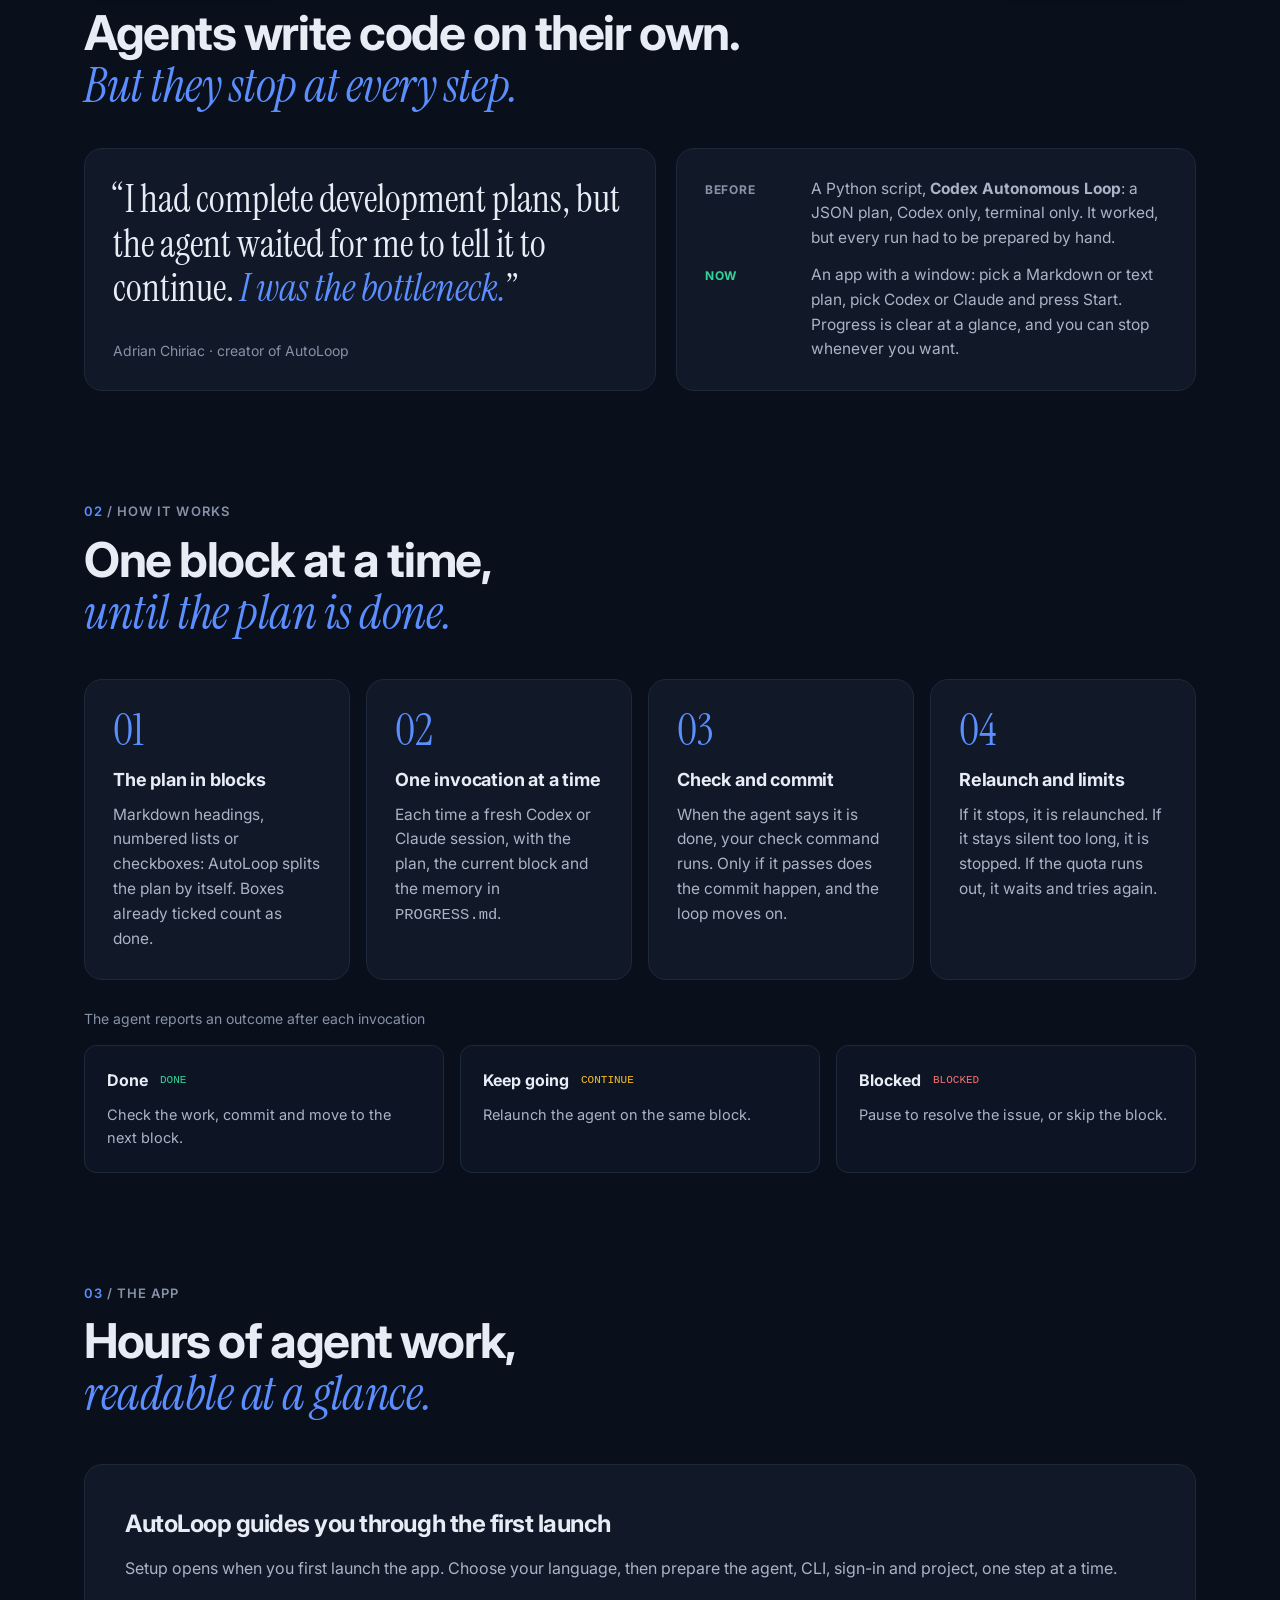
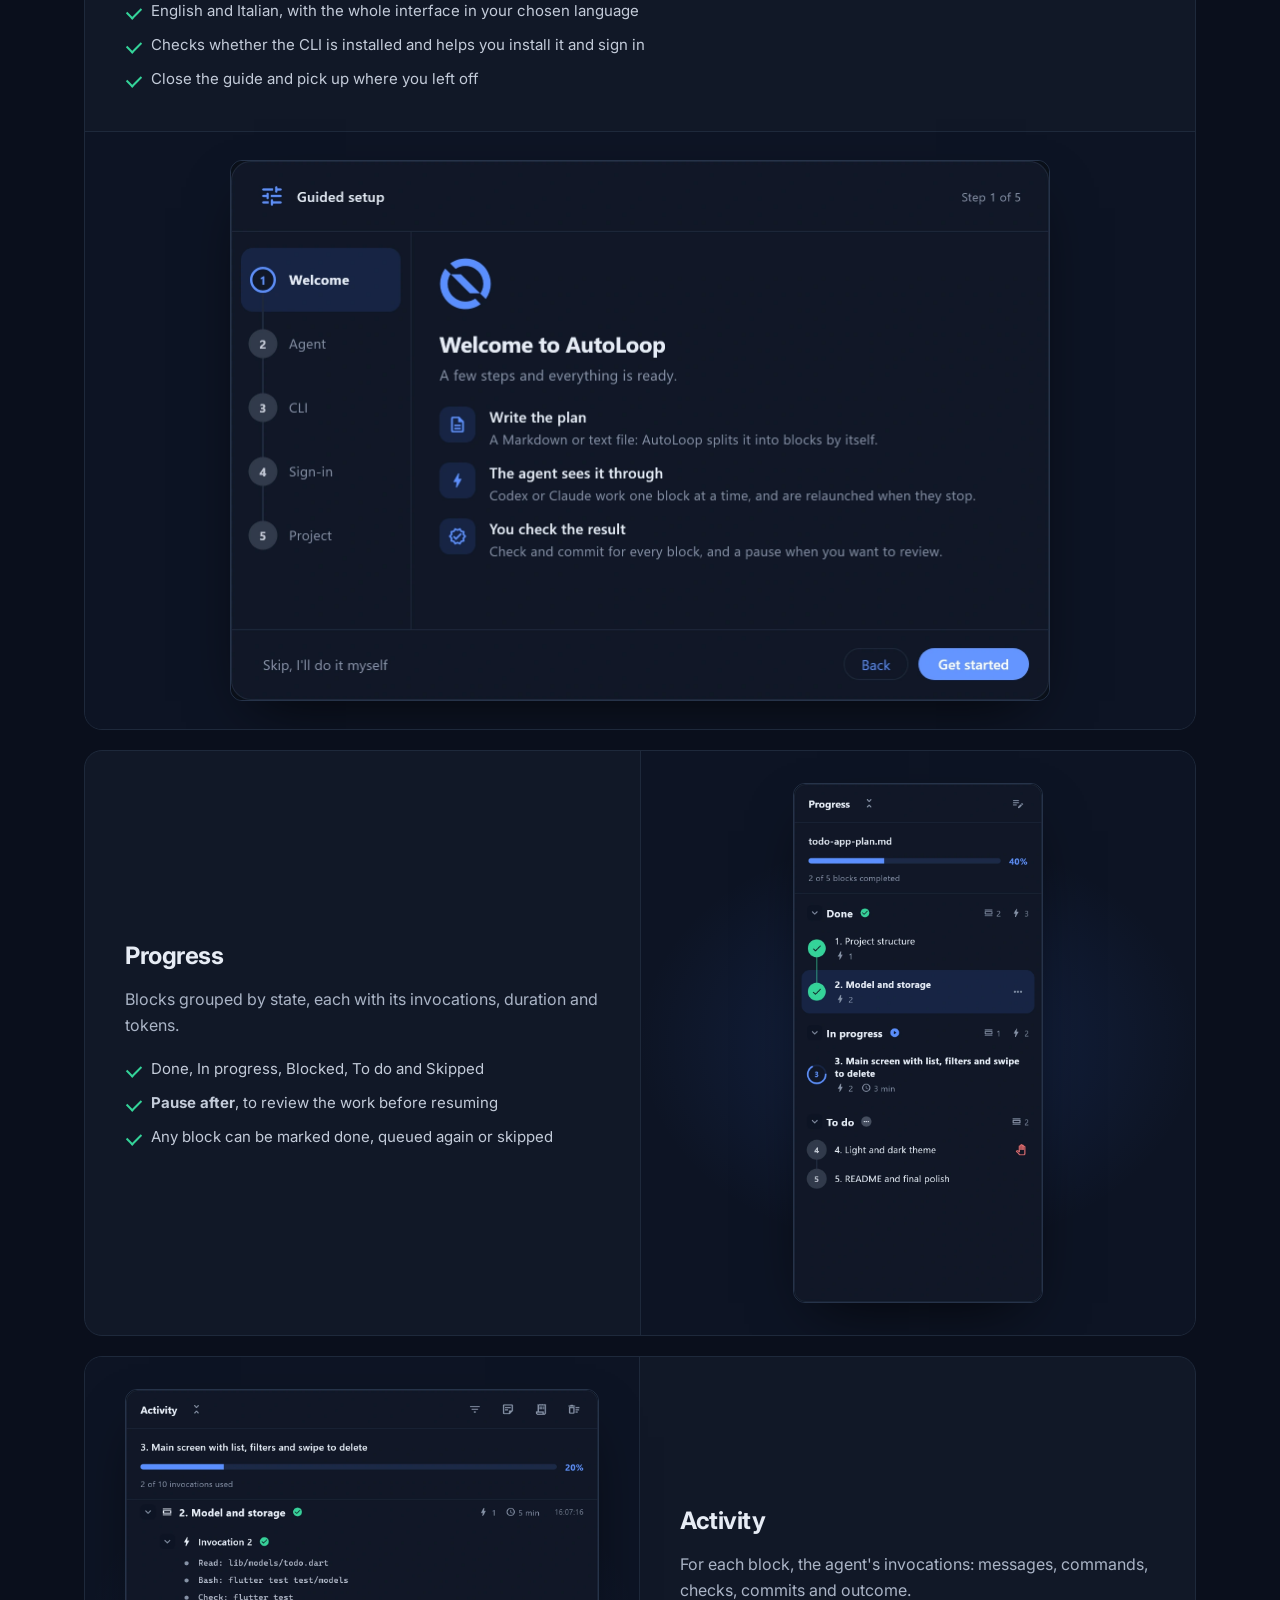
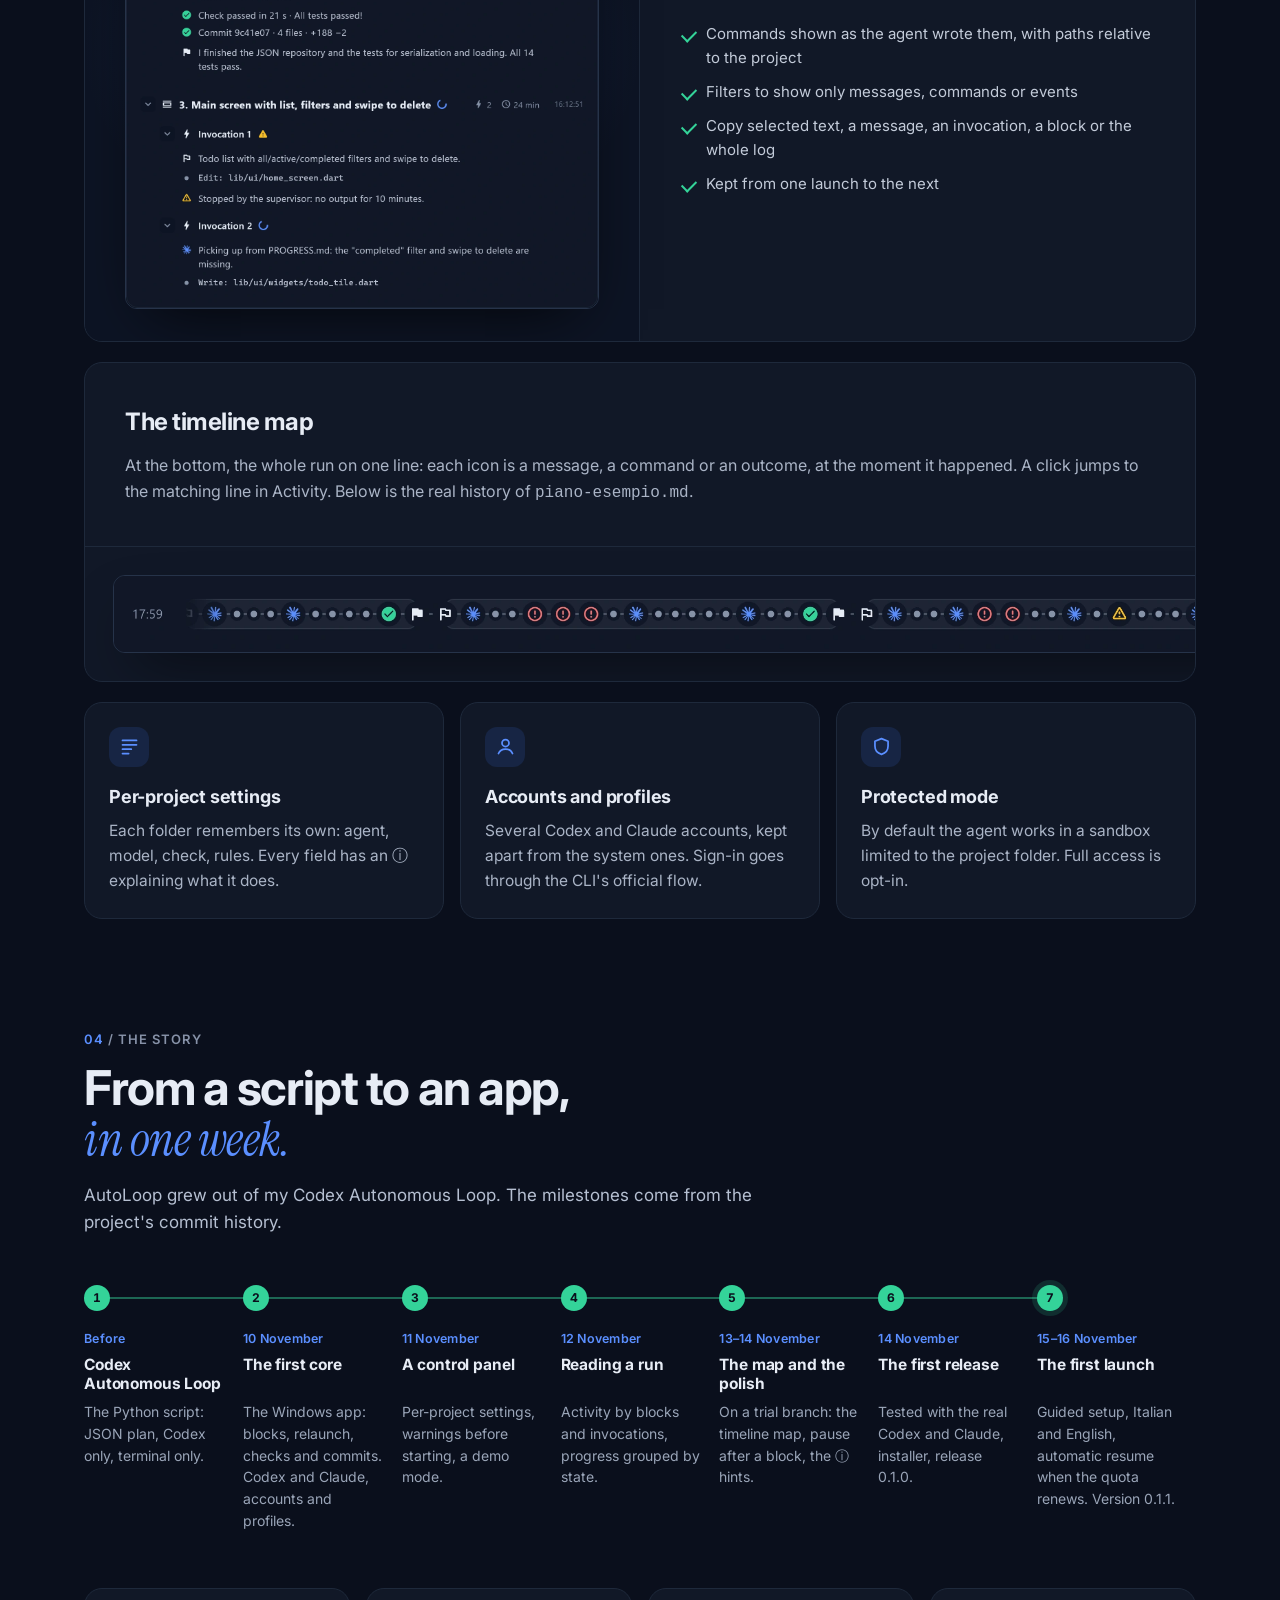
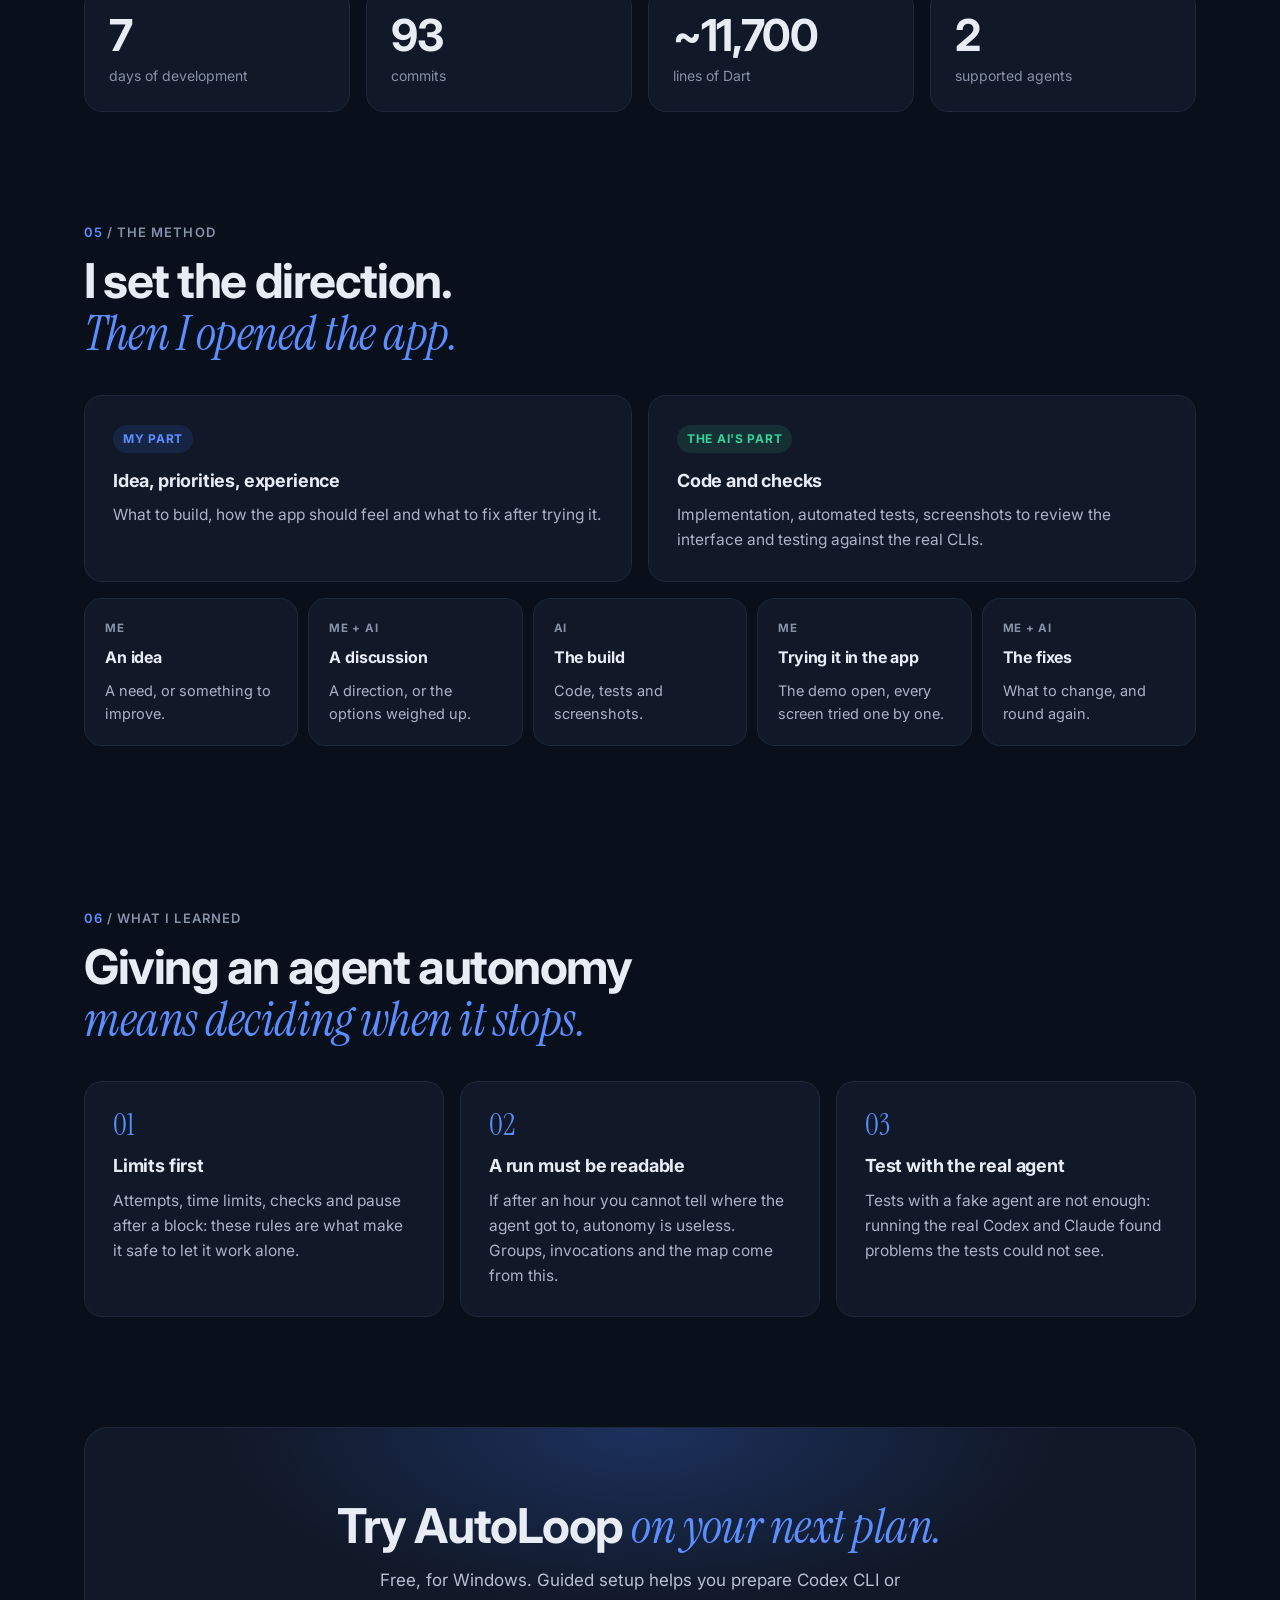
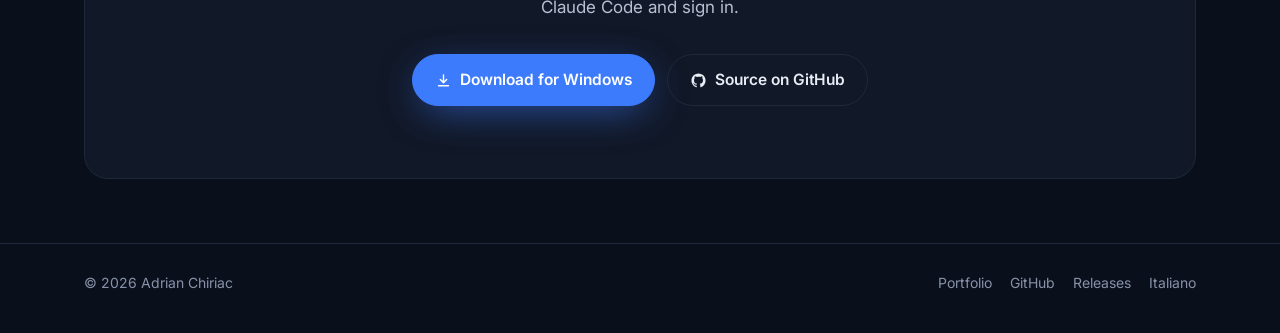
==== commit 7f2e4708: "Landing: screenshot in italiano e inglese, configurazione guidata, cronologia aggiornata - Hero senz" ====
--- a/site/en/index.html
+++ b/site/en/index.html
@@ -42,36 +42,28 @@
       <a class="link" href="#method">The method</a>
       <a class="lang" href="../" hreflang="it" lang="it" title="Versione italiana">IT</a>
       <a class="pill" href="https://github.com/chiriacadrian2296/auto-loop" aria-label="Source on GitHub"><svg><use href="#github"/></svg></a>
-      <a class="pill primary" href="https://github.com/chiriacadrian2296/auto-loop/releases/download/v0.1.0/AutoLoop-Setup-0.1.0.exe"><svg><use href="#download"/></svg><span>Download</span></a>
+      <a class="pill primary" href="https://github.com/chiriacadrian2296/auto-loop/releases/download/v0.1.1/AutoLoop-Setup-0.1.1.exe"><svg><use href="#download"/></svg><span>Download</span></a>
     </nav>
   </div>
 </header>
 
 <main>
   <div class="hero">
-    <svg class="rings" viewBox="0 0 980 520" aria-hidden="true">
-      <g fill="none" stroke="#5b8fff">
-        <circle cx="490" cy="260" r="180" stroke-opacity=".18"/>
-        <circle cx="490" cy="260" r="270" stroke-opacity=".11" stroke-dasharray="2 10"/>
-        <circle cx="490" cy="260" r="370" stroke-opacity=".07"/>
-      </g>
-    </svg>
-    <div class="wrap">
-      <span class="eyebrow"><i></i>Windows app · Codex CLI and Claude Code</span>
+    <div class="wrap">
       <h1>Write the plan.<br><em>The agent sees it through.</em></h1>
       <p class="lead">AutoLoop hands an AI agent a development plan one block at a time. It relaunches the agent whenever it stops, checks the work and commits it before moving on to the next block.</p>
       <div class="cta">
-        <a class="pill primary" href="https://github.com/chiriacadrian2296/auto-loop/releases/download/v0.1.0/AutoLoop-Setup-0.1.0.exe"><svg><use href="#download"/></svg>Download for Windows</a>
+        <a class="pill primary" href="https://github.com/chiriacadrian2296/auto-loop/releases/download/v0.1.1/AutoLoop-Setup-0.1.1.exe"><svg><use href="#download"/></svg>Download for Windows</a>
         <a class="pill" href="https://github.com/chiriacadrian2296/auto-loop"><svg><use href="#github"/></svg>Source on GitHub</a>
       </div>
-      <p class="meta">Version 0.1.0 · 11 MB · Windows 10 and 11 · Needs Codex CLI or Claude Code, already signed in · Interface in Italian</p>
+      <p class="meta">Version 0.1.1 · 11.5 MB · Windows 10 and 11 · Guided setup for Codex CLI and Claude Code · English and Italian</p>
     </div>
   </div>
 
   <div class="shot reveal">
     <div class="frame" id="frame">
-      <img src="../assets/app-dark.webp" width="1440" height="900" alt="The AutoLoop window during a run: the control panel on the left, block progress in the middle, the agent's activity on the right and the timeline map at the bottom. The interface is in Italian.">
-      <img class="light" src="../assets/app-light.webp" width="1440" height="900" alt="" loading="lazy">
+      <img src="../assets/en-app-dark.webp" width="1440" height="900" alt="The AutoLoop window during a run: the control panel on the left, block progress in the middle, the agent's activity on the right and the timeline map at the bottom.">
+      <img class="light" src="../assets/en-app-light.webp" width="1440" height="900" alt="" loading="lazy">
     </div>
     <div class="switch" role="group" aria-label="Screenshot theme">
       <button type="button" aria-pressed="true" data-theme="dark">Dark</button>
@@ -84,7 +76,7 @@
       <div class="kicker reveal">01 <b>/ The problem</b></div>
       <h2 class="reveal">Agents write code on their own.<br><em>But they stop at every step.</em></h2>
       <div class="quote">
-        <div class="card reveal">
+        <div class="card quote-card reveal">
           <p class="big-quote">“I had complete development plans, but the agent waited for me to tell it to continue. <em>I was the bottleneck.</em>”</p>
           <p class="who">Adrian Chiriac · creator of AutoLoop</p>
         </div>
@@ -106,8 +98,13 @@
         <div class="card step reveal"><div class="n">03</div><h3>Check and commit</h3><p>When the agent says it is done, your check command runs. Only if it passes does the commit happen, and the loop moves on.</p></div>
         <div class="card step reveal"><div class="n">04</div><h3>Relaunch and limits</h3><p>If it stops, it is relaunched. If it stays silent too long, it is stopped. If the quota runs out, it waits and tries again.</p></div>
       </div>
-      <div class="status-line reveal" aria-label="The three answers the agent can give">
-        AUTOLOOP_STATUS: <b>DONE</b> → check, commit, next block &nbsp;·&nbsp; <span class="c">CONTINUE</span> → relaunch on the same block &nbsp;·&nbsp; <span class="x">BLOCKED</span> → pause, or skip it
+      <div class="agent-outcomes reveal" aria-label="The three answers the agent can give">
+        <p class="outcomes-label">The agent reports an outcome after each invocation</p>
+        <div class="outcomes-grid">
+          <div class="outcome done"><h3>Done <code>DONE</code></h3><p>Check the work, commit and move to the next block.</p></div>
+          <div class="outcome continue"><h3>Keep going <code>CONTINUE</code></h3><p>Relaunch the agent on the same block.</p></div>
+          <div class="outcome blocked"><h3>Blocked <code>BLOCKED</code></h3><p>Pause to resolve the issue, or skip the block.</p></div>
+        </div>
       </div>
     </div>
   </section>
@@ -117,17 +114,33 @@
       <div class="kicker reveal">03 <b>/ The app</b></div>
       <h2 class="reveal">Hours of agent work,<br><em>readable at a glance.</em></h2>
       <div class="features">
+        <div class="card feature wide setup reveal">
+          <div class="txt">
+            <h3>AutoLoop guides you through the first launch</h3>
+            <p>Setup opens when you first launch the app. Choose your language, then prepare the agent, CLI, sign-in and project, one step at a time.</p>
+            <ul>
+              <li>English and Italian, with the whole interface in your chosen language</li>
+              <li>Checks whether the CLI is installed and helps you install it and sign in</li>
+              <li>Close the guide and pick up where you left off</li>
+            </ul>
+          </div>
+          <div class="pic">
+            <figure>
+              <img src="../assets/en-setup.webp" width="820" height="540" alt="Step 1 of AutoLoop setup: welcome and a vertical timeline through agent, CLI, sign-in and project." loading="lazy">
+            </figure>
+          </div>
+        </div>
         <div class="card feature reveal">
           <div class="txt">
             <h3>Progress</h3>
             <p>Blocks grouped by state, each with its invocations, duration and tokens.</p>
             <ul>
               <li>Done, In progress, Blocked, To do and Skipped</li>
-              <li><strong>Stop after this block</strong>, to review the work before resuming</li>
+              <li><strong>Pause after</strong>, to review the work before resuming</li>
               <li>Any block can be marked done, queued again or skipped</li>
             </ul>
           </div>
-          <div class="pic"><img src="../assets/progress.webp" width="360" height="752" alt="The Progress panel with the completed blocks, the one in progress and those still to do." loading="lazy"></div>
+          <div class="pic"><img src="../assets/en-progress.webp" width="360" height="752" alt="The Progress panel with the completed blocks, the one in progress and those still to do." loading="lazy"></div>
         </div>
         <div class="card feature flip reveal">
           <div class="txt">
@@ -136,17 +149,18 @@
             <ul>
               <li>Commands shown as the agent wrote them, with paths relative to the project</li>
               <li>Filters to show only messages, commands or events</li>
+              <li>Copy selected text, a message, an invocation, a block or the whole log</li>
               <li>Kept from one launch to the next</li>
             </ul>
           </div>
-          <div class="pic"><img src="../assets/activity.webp" width="686" height="752" alt="The Activity panel with the agent's invocations, a passed check and the commit." loading="lazy"></div>
+          <div class="pic"><img src="../assets/en-activity.webp" width="686" height="752" alt="The Activity panel with the agent's invocations, a passed check and the commit." loading="lazy"></div>
         </div>
         <div class="card feature wide reveal">
           <div class="txt">
             <h3>The timeline map</h3>
-            <p>At the bottom, the whole run on one line: each icon is a message, a command or an outcome, at the moment it happened. A click jumps to the matching line in Activity.</p>
-          </div>
-          <div class="pic map-scroll"><img src="../assets/map.webp" width="1388" height="128" alt="The activity map over time: task flags, commands, passed checks, a warning and the agent's messages along a line." loading="lazy"></div>
+            <p>At the bottom, the whole run on one line: each icon is a message, a command or an outcome, at the moment it happened. A click jumps to the matching line in Activity. Below is the real history of <code>piano-esempio.md</code>.</p>
+          </div>
+          <div class="pic map-scroll" tabindex="0" role="region" aria-label="Execution timeline, scroll horizontally"><img src="../assets/en-map.webp" width="1386" height="67" alt="The real run of piano-esempio.md: messages, commands, passed checks, errors and warnings along the timeline." loading="lazy"></div>
         </div>
       </div>
       <div class="mini">
@@ -160,7 +174,7 @@
   <section id="story">
     <div class="wrap">
       <div class="kicker reveal">04 <b>/ The story</b></div>
-      <h2 class="reveal">From a script to an app,<br><em>in five days.</em></h2>
+      <h2 class="reveal">From a script to an app,<br><em>in one week.</em></h2>
       <p class="intro reveal">AutoLoop grew out of my Codex Autonomous Loop. The milestones come from the project's commit history.</p>
       <div class="timeline">
         <div class="tl first reveal"><time>Before</time><h3>Codex Autonomous Loop</h3><p>The Python script: JSON plan, Codex only, terminal only.</p></div>
@@ -168,12 +182,13 @@
         <div class="tl reveal"><time>11 November</time><h3>A control panel</h3><p>Per-project settings, warnings before starting, a demo mode.</p></div>
         <div class="tl reveal"><time>12 November</time><h3>Reading a run</h3><p>Activity by blocks and invocations, progress grouped by state.</p></div>
         <div class="tl reveal"><time>13–14 November</time><h3>The map and the polish</h3><p>On a trial branch: the timeline map, pause after a block, the ⓘ hints.</p></div>
-        <div class="tl last reveal"><time>14 November</time><h3>The first release</h3><p>Tested with the real Codex and Claude, installer, release 0.1.0.</p></div>
+        <div class="tl reveal"><time>14 November</time><h3>The first release</h3><p>Tested with the real Codex and Claude, installer, release 0.1.0.</p></div>
+        <div class="tl last reveal"><time>15–16 November</time><h3>The first launch</h3><p>Guided setup, Italian and English, automatic resume when the quota renews. Version 0.1.1.</p></div>
       </div>
       <div class="numbers">
-        <div class="card num reveal"><b>5</b><span>days of development</span></div>
-        <div class="card num reveal"><b>86</b><span>commits</span></div>
-        <div class="card num reveal"><b>~8,900</b><span>lines of Dart</span></div>
+        <div class="card num reveal"><b>7</b><span>days of development</span></div>
+        <div class="card num reveal"><b>93</b><span>commits</span></div>
+        <div class="card num reveal"><b>~11,700</b><span>lines of Dart</span></div>
         <div class="card num reveal"><b>2</b><span>supported agents</span></div>
       </div>
     </div>
@@ -210,9 +225,9 @@
 
       <div class="final reveal">
         <h2>Try AutoLoop <em>on your next plan.</em></h2>
-        <p>Free, for Windows. Needs Codex CLI or Claude Code, already signed in. The interface is in Italian.</p>
+        <p>Free, for Windows. Guided setup helps you prepare Codex CLI or Claude Code and sign in.</p>
         <div class="cta">
-          <a class="pill primary" href="https://github.com/chiriacadrian2296/auto-loop/releases/download/v0.1.0/AutoLoop-Setup-0.1.0.exe"><svg><use href="#download"/></svg>Download for Windows</a>
+          <a class="pill primary" href="https://github.com/chiriacadrian2296/auto-loop/releases/download/v0.1.1/AutoLoop-Setup-0.1.1.exe"><svg><use href="#download"/></svg>Download for Windows</a>
           <a class="pill" href="https://github.com/chiriacadrian2296/auto-loop"><svg><use href="#github"/></svg>Source on GitHub</a>
         </div>
       </div>
--- a/site/style.css
+++ b/site/style.css
@@ -74,16 +74,8 @@
     radial-gradient(600px 340px at 50% 30%, rgba(61, 123, 253, .28), transparent 70%),
     radial-gradient(900px 500px at 50% 0%, rgba(91, 143, 255, .10), transparent 70%);
 }
-.rings { position: absolute; left: 50%; top: 40px; width: 980px; max-width: 160vw; transform: translateX(-50%); z-index: -1; opacity: .5; pointer-events: none; }
-.eyebrow {
-  display: inline-flex; align-items: center; gap: 8px;
-  font-size: 13.5px; font-weight: 600; color: var(--primary);
-  background: var(--primary-soft); border: 1px solid rgba(91, 143, 255, .25);
-  padding: 6px 14px; border-radius: 999px;
-}
-.eyebrow i { width: 7px; height: 7px; border-radius: 50%; background: var(--success); box-shadow: 0 0 0 4px rgba(52, 211, 153, .18); }
 h1 {
-  margin: 22px auto 0; max-width: 900px;
+  margin: 0 auto; max-width: 900px;
   font-size: clamp(40px, 7vw, 76px); line-height: 1.02; letter-spacing: -.035em; font-weight: 700;
 }
 h1 em, h2 em { font-family: var(--serif); font-style: italic; font-weight: 400; letter-spacing: -.01em; color: var(--primary); }
@@ -91,7 +83,7 @@
 .cta { margin-top: 32px; display: flex; flex-wrap: wrap; justify-content: center; gap: 12px; }
 .cta .pill { padding: 13px 22px; font-size: 15.5px; }
 .cta .pill.primary { box-shadow: 0 10px 40px -10px rgba(61, 123, 253, .7); }
-.meta { margin-top: 16px; color: var(--muted); font-size: 13.5px; }
+.meta { margin-top: 48px; color: var(--muted); font-size: 13.5px; }
 
 /* ---------- screenshot */
 .shot { margin: 56px auto 0; max-width: 1200px; padding: 0 24px; }
@@ -126,9 +118,10 @@
 .card { background: var(--surface); border: 1px solid var(--border); border-radius: var(--radius); padding: 28px; }
 .card h3 { margin: 0; font-size: 18px; letter-spacing: -.01em; }
 .card p { margin: 8px 0 0; color: #aab4c6; font-size: 15.5px; }
-.big-quote { font-family: var(--serif); font-size: clamp(28px, 3.6vw, 40px); line-height: 1.15; margin: 0; }
+.quote-card { display: flex; flex-direction: column; justify-content: space-between; gap: 24px; }
+.card .big-quote { font-family: var(--serif); font-size: clamp(28px, 3.2vw, 38px); line-height: 1.18; margin: 0; color: var(--text); }
 .big-quote em { color: var(--primary); }
-.card .who { margin-top: 18px; color: var(--muted); font-size: 14px; }
+.card .who { margin-top: 0; color: var(--muted); font-size: 14px; }
 .before-after { display: grid; gap: 12px; }
 .ba { display: grid; grid-template-columns: 92px 1fr; gap: 14px; align-items: start; }
 .ba span { font-size: 12px; font-weight: 700; letter-spacing: .06em; text-transform: uppercase; color: var(--muted); padding-top: 3px; }
@@ -142,14 +135,17 @@
 .step { position: relative; }
 .step .n { font-family: var(--serif); font-size: 44px; line-height: 1; color: var(--primary); }
 .step h3 { margin-top: 14px; }
-.status-line {
-  margin-top: 22px; font: 500 13.5px/1.6 'Cascadia Mono', Consolas, ui-monospace, monospace;
-  background: var(--bg-2); border: 1px solid var(--border); border-radius: 12px; padding: 14px 18px; color: #aab4c6;
-  overflow-x: auto; white-space: nowrap;
-}
-.status-line b { color: var(--success); font-weight: 600; }
-.status-line .c { color: var(--warning); }
-.status-line .x { color: var(--danger); }
+.agent-outcomes { margin-top: 28px; }
+.outcomes-label { margin: 0 0 14px; color: var(--muted); font-size: 14px; }
+.outcomes-grid { display: grid; grid-template-columns: repeat(3, minmax(0, 1fr)); gap: 16px; }
+.outcome { padding: 22px; background: var(--bg-2); border: 1px solid var(--border); border-radius: 12px; }
+.outcome h3 { display: flex; align-items: center; flex-wrap: wrap; gap: 8px 12px; margin: 0; font-size: 16px; }
+.outcome code { font: 500 11px/1.6 'Cascadia Mono', Consolas, ui-monospace, monospace; }
+.outcome.done code { color: var(--success); }
+.outcome.continue code { color: var(--warning); }
+.outcome.blocked code { color: var(--danger); }
+.outcome p { margin: 10px 0 0; color: #aab4c6; font-size: 14.5px; }
+@media (max-width: 700px) { .outcomes-grid { grid-template-columns: 1fr; } }
 
 /* features */
 .features { margin-top: 44px; display: grid; gap: 20px; }
@@ -165,8 +161,22 @@
 .feature.wide { grid-template-columns: 1fr; }
 .feature.wide .pic { border-left: 0; border-top: 1px solid var(--border); padding: 28px; }
 .feature.wide .pic img { width: 100%; max-height: none; }
-.feature .pic.map-scroll { display: block; overflow-x: auto; justify-content: flex-start; }
-.feature .pic.map-scroll img { width: 100%; min-width: 760px; max-height: none; border: 0; box-shadow: 0 24px 60px -24px rgba(0, 0, 0, .8); border-radius: 16px; }
+.feature.setup .pic { display: block; }
+.feature.setup figure { margin: 0; }
+.feature.setup figure > img { max-width: 820px; margin: 0 auto; }
+.feature .pic.map-scroll {
+  display: block; overflow-x: auto; justify-content: flex-start; background: transparent;
+}
+@supports not selector(::-webkit-scrollbar) {
+  .map-scroll { scrollbar-width: thin; scrollbar-color: #334b73 transparent; }
+}
+.map-scroll::-webkit-scrollbar { height: 10px; }
+.map-scroll::-webkit-scrollbar-button { display: none; }
+.map-scroll::-webkit-scrollbar-track { background: var(--bg-2); border-radius: 999px; margin: 0 28px; }
+.map-scroll::-webkit-scrollbar-thumb { background: #334b73; border: 3px solid var(--bg-2); border-radius: 999px; }
+.map-scroll::-webkit-scrollbar-thumb:hover { background: var(--primary); }
+.feature .pic.map-scroll img { width: 1560px; max-width: none; max-height: none; }
+@media (max-width: 700px) { .feature .pic.map-scroll img { width: 1300px; } }
 .feature.flip .pic { order: -1; border-left: 0; border-right: 1px solid var(--border); }
 @media (max-width: 860px) {
   .feature { grid-template-columns: 1fr; }
@@ -181,21 +191,25 @@
 .ico svg { width: 21px; height: 21px; }
 
 /* story */
-.timeline { margin-top: 48px; display: grid; grid-template-columns: repeat(6, 1fr); gap: 0; position: relative; }
-.timeline::before { content: ''; position: absolute; left: 0; right: 0; top: 7px; height: 1px; background: linear-gradient(90deg, var(--border), #334155 20%, #334155 80%, var(--border)); }
-.tl { position: relative; padding: 32px 18px 0 0; }
-.tl::before { content: ''; position: absolute; left: 0; top: 0; width: 15px; height: 15px; border-radius: 50%; background: var(--bg); border: 2px solid var(--primary); }
-.tl.first::before { border-color: var(--muted); }
-.tl.last::before { background: var(--success); border-color: var(--success); box-shadow: 0 0 0 5px rgba(52, 211, 153, .15); }
-.tl time { font-size: 12.5px; font-weight: 600; color: var(--primary); letter-spacing: .02em; }
-.tl.first time { color: var(--muted); }
-.tl h3 { margin: 6px 0 0; font-size: 16.5px; letter-spacing: -.01em; }
-.tl p { margin: 6px 0 0; color: #9aa5b8; font-size: 14.5px; line-height: 1.55; }
+/* Step circles mirror the app's setup stepper: every step is done, so all are green, numbered. */
+.timeline { margin-top: 48px; display: grid; grid-template-columns: repeat(7, 1fr); gap: 0; counter-reset: tl; }
+.tl { position: relative; padding: 44px 16px 0 0; counter-increment: tl; }
+.tl::before {
+  content: counter(tl); position: absolute; z-index: 1; left: 0; top: 0; width: 26px; height: 26px;
+  display: grid; place-items: center; border-radius: 50%; background: var(--success);
+  color: var(--bg); font: 700 12px/1 var(--sans); font-variant-numeric: tabular-nums;
+}
+.tl::after { content: ''; position: absolute; left: 13px; top: 12px; width: 100%; height: 2px; background: rgba(52, 211, 153, .45); }
+.tl.last::after { display: none; }
+.tl.last::before { box-shadow: 0 0 0 5px rgba(52, 211, 153, .15); }
+.tl time { display: block; font-size: 12.5px; font-weight: 600; color: var(--primary); letter-spacing: .02em; }
+.tl h3 { margin: 6px 0 0; min-height: 2.5em; font-size: 15.5px; line-height: 1.25; letter-spacing: -.01em; }
+.tl p { margin: 8px 0 0; color: #9aa5b8; font-size: 14px; line-height: 1.55; }
 @media (max-width: 1000px) {
-  .timeline { grid-template-columns: 1fr; gap: 26px; padding-left: 4px; }
-  .timeline::before { left: 11px; right: auto; top: 6px; bottom: 6px; width: 1px; height: auto; background: #334155; }
-  .tl { padding: 0 0 0 36px; }
-  .tl::before { left: 4px; top: 3px; }
+  .timeline { grid-template-columns: 1fr; gap: 26px; }
+  .tl { padding: 2px 0 0 44px; }
+  .tl::after { left: 12px; top: 13px; width: 2px; height: calc(100% + 26px); }
+  .tl h3 { min-height: 0; font-size: 16.5px; }
 }
 .numbers { margin-top: 56px; display: grid; grid-template-columns: repeat(4, 1fr); gap: 16px; }
 @media (max-width: 860px) { .numbers { grid-template-columns: repeat(2, 1fr); } }
